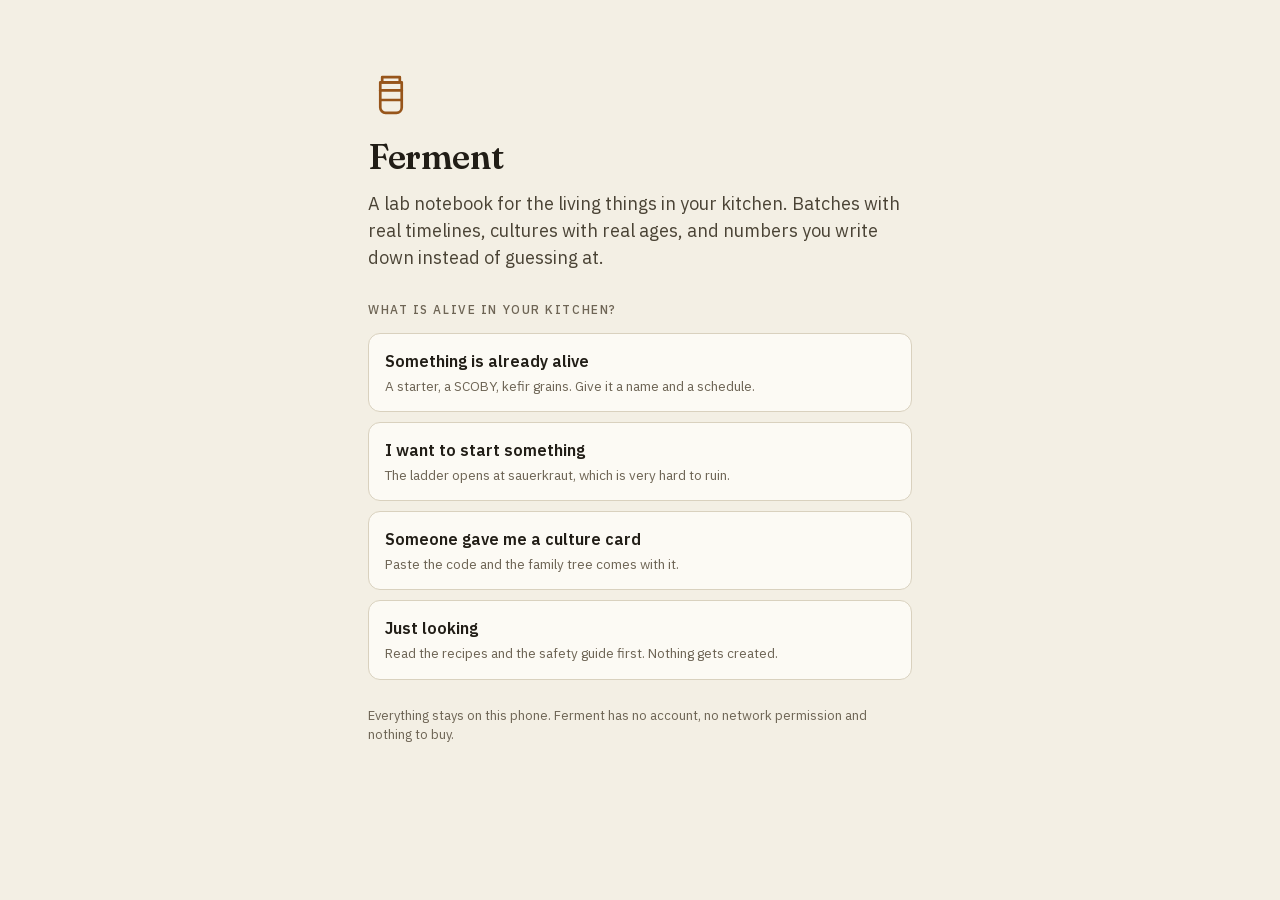
==== web/index.html @ be578f1a "A lab notebook for sourdough, kimchi and kombucha. Batch timelines, culture lineages and a safety la" ====
<!doctype html>
<html lang="en">
<head>
<meta charset="utf-8">
<meta name="viewport" content="width=device-width, initial-scale=1, maximum-scale=1, user-scalable=no, viewport-fit=cover">
<meta name="color-scheme" content="light">
<title>Ferment</title>
<link rel="icon" href="data:,">
<link rel="stylesheet" href="fonts/fonts.css">
<link rel="stylesheet" href="css/style.css">
</head>
<body>

<main id="stage">

  <!-- ==================== first run ==================== -->
  <section class="screen" id="s-welcome" hidden>
    <div class="scroller pad">
      <div class="welcome">
        <svg class="wordmark" viewBox="0 0 24 24" aria-hidden="true"><g id="wm"></g></svg>
        <h1 class="serif xl">Ferment</h1>
        <p class="lede">A lab notebook for the living things in your kitchen. Batches with real
          timelines, cultures with real ages, and numbers you write down instead of guessing at.</p>
        <p class="eyebrow mt">What is alive in your kitchen?</p>
        <div class="stack" id="welcomePaths"></div>
        <p class="fineprint">Everything stays on this phone. Ferment has no account, no network permission
          and nothing to buy.</p>
      </div>
    </div>
  </section>

  <!-- ==================== kitchen ==================== -->
  <section class="view" id="v-kitchen" hidden>
    <div class="scroller">
      <header class="vhead">
        <div>
          <p class="eyebrow" id="kDate"></p>
          <h1 class="serif xl">Kitchen</h1>
        </div>
        <button class="iconbtn" id="settingsBtn" aria-label="Settings">
          <svg viewBox="0 0 24 24" aria-hidden="true"><path d="M3.6 7.6h8M17 7.6h3.4M3.6 16.4h3.4M12.6 16.4h7.8"/><circle cx="14" cy="7.6" r="2.6"/><circle cx="9.6" cy="16.4" r="2.6"/></svg>
        </button>
      </header>
      <div id="kBody"></div>
    </div>
  </section>

  <!-- ==================== recipes ==================== -->
  <section class="view" id="v-recipes" hidden>
    <div class="scroller">
      <header class="vhead">
        <div>
          <p class="eyebrow">Twelve, in the order they get harder</p>
          <h1 class="serif xl">The ladder</h1>
        </div>
      </header>
      <div id="rBody"></div>
    </div>
  </section>

  <!-- ==================== cultures ==================== -->
  <section class="view" id="v-cultures" hidden>
    <div class="scroller">
      <header class="vhead">
        <div>
          <p class="eyebrow">Things that outlive their batches</p>
          <h1 class="serif xl">Cultures</h1>
        </div>
      </header>
      <div id="cBody"></div>
    </div>
  </section>

  <!-- ==================== guide ==================== -->
  <section class="view" id="v-guide" hidden>
    <div class="scroller">
      <header class="vhead">
        <div>
          <p class="eyebrow">Read this part before the first jar</p>
          <h1 class="serif xl">Guide</h1>
        </div>
      </header>
      <div id="gBody"></div>
    </div>
  </section>

  <!-- ==================== pushed detail screens ==================== -->
  <section class="screen page" id="s-batch" hidden>
    <div class="topbar"><button class="backbtn" data-back aria-label="Back"><svg viewBox="0 0 24 24" aria-hidden="true"><path d="M14.5 5 8 12l6.5 7"/></svg></button><span class="topbar-t" id="batchTop"></span></div>
    <div class="scroller" id="batchBody"></div>
  </section>

  <section class="screen page" id="s-culture" hidden>
    <div class="topbar"><button class="backbtn" data-back aria-label="Back"><svg viewBox="0 0 24 24" aria-hidden="true"><path d="M14.5 5 8 12l6.5 7"/></svg></button><span class="topbar-t" id="cultureTop"></span></div>
    <div class="scroller" id="cultureBody"></div>
  </section>

  <section class="screen page" id="s-recipe" hidden>
    <div class="topbar"><button class="backbtn" data-back aria-label="Back"><svg viewBox="0 0 24 24" aria-hidden="true"><path d="M14.5 5 8 12l6.5 7"/></svg></button><span class="topbar-t" id="recipeTop"></span></div>
    <div class="scroller" id="recipeBody"></div>
  </section>

  <section class="screen page" id="s-topic" hidden>
    <div class="topbar"><button class="backbtn" data-back aria-label="Back"><svg viewBox="0 0 24 24" aria-hidden="true"><path d="M14.5 5 8 12l6.5 7"/></svg></button><span class="topbar-t" id="topicTop"></span></div>
    <div class="scroller" id="topicBody"></div>
  </section>

  <section class="screen page" id="s-settings" hidden>
    <div class="topbar"><button class="backbtn" data-back aria-label="Back"><svg viewBox="0 0 24 24" aria-hidden="true"><path d="M14.5 5 8 12l6.5 7"/></svg></button><span class="topbar-t">Settings</span></div>
    <div class="scroller" id="settingsBody"></div>
  </section>

  <!-- ==================== capture ==================== -->
  <section class="screen capture" id="s-capture" hidden>
    <div class="topbar cap"><button class="backbtn" id="capBack" aria-label="Close the camera"><svg viewBox="0 0 24 24" aria-hidden="true"><path d="M5.5 5.5 18.5 18.5M18.5 5.5 5.5 18.5"/></svg></button><span class="topbar-t" id="capTitle">Capture</span></div>
    <div class="capwrap">
      <div class="capstage" id="capStage">
        <div class="camframe" id="camFrame">
          <video id="camVideo" playsinline muted autoplay></video>
          <img id="camGhost" alt="" hidden>
          <div class="marks" id="camMarks" hidden></div>
          <div class="camwait"><span></span>Waking the camera</div>
        </div>
      </div>
      <p class="capsub" id="capSub"></p>
      <div class="capread" id="capRead" hidden></div>
      <div class="chips" id="capModes">
        <button data-mode="journal" class="chip is-on" aria-pressed="true">Journal photo</button>
        <button data-mode="rise" class="chip" aria-pressed="false">Rise check</button>
        <button data-mode="mark" class="chip" aria-pressed="false">Set the lines</button>
      </div>
      <div class="capfoot">
        <button class="ghostbtn" id="capGhostBtn" aria-pressed="true" hidden>Ghost on</button>
        <button class="shutter" id="capShoot"><span>Take the photo</span></button>
      </div>
      <div class="fallback" id="capFallback" hidden>
        <p id="capFbNote"></p>
        <label class="btn ghost wide">Pick a photo from the device
          <input type="file" id="capFile" accept="image/*" hidden>
        </label>
      </div>
    </div>
  </section>

</main>

<nav id="tabs" hidden>
  <button class="tab is-on" data-view="kitchen"><svg viewBox="0 0 24 24" aria-hidden="true"><g id="ti-kitchen"></g></svg><i>Kitchen</i></button>
  <button class="tab" data-view="recipes"><svg viewBox="0 0 24 24" aria-hidden="true"><g id="ti-recipes"></g></svg><i>Recipes</i></button>
  <button class="capfab" id="capFab" aria-label="Capture a photo"><svg viewBox="0 0 24 24" aria-hidden="true"><path d="M4 8.6h3.4l1.5-2.4h6.2l1.5 2.4H20a1.5 1.5 0 0 1 1.5 1.5v7.4A1.5 1.5 0 0 1 20 19H4a1.5 1.5 0 0 1-1.5-1.5v-7.4A1.5 1.5 0 0 1 4 8.6z"/><circle cx="12" cy="13.6" r="3.4"/></svg></button>
  <button class="tab" data-view="cultures"><svg viewBox="0 0 24 24" aria-hidden="true"><g id="ti-cultures"></g></svg><i>Cultures</i></button>
  <button class="tab" data-view="guide"><svg viewBox="0 0 24 24" aria-hidden="true"><g id="ti-guide"></g></svg><i>Guide</i></button>
</nav>

<div class="sheet" id="sheet" hidden>
  <div class="sheet-panel">
    <div class="sheet-head"><h2 class="serif" id="sheetTitle"></h2>
      <button class="iconbtn" id="sheetX" aria-label="Close"><svg viewBox="0 0 24 24" aria-hidden="true"><path d="M6 6l12 12M18 6L6 18"/></svg></button></div>
    <div id="sheetBody"></div>
    <div class="sheet-foot" id="sheetFoot"></div>
  </div>
</div>

<p id="toast" class="toast" hidden></p>

<script src="js/content.js"></script>
<script src="js/store.js"></script>
<script src="js/photos.js"></script>
<script src="js/charts.js"></script>
<script src="js/capture.js"></script>
<script src="js/app.js"></script>
</body>
</html>
---- web/fonts/fonts.css ----
/* vietnamese */
@font-face {
  font-family: 'Fraunces';
  font-style: normal;
  font-weight: 400 700;
  font-display: swap;
  src: url(6NU78FyLNQOQZAnv9bYEvDiIdE9Ea92uemAk_WBq8U_9v0c2Wa0KxCBTeP2Xz5fU8w.woff2) format('woff2');
  unicode-range: U+0102-0103, U+0110-0111, U+0128-0129, U+0168-0169, U+01A0-01A1, U+01AF-01B0, U+0300-0301, U+0303-0304, U+0308-0309, U+0323, U+0329, U+1EA0-1EF9, U+20AB;
}
/* latin-ext */
@font-face {
  font-family: 'Fraunces';
  font-style: normal;
  font-weight: 400 700;
  font-display: swap;
  src: url(6NU78FyLNQOQZAnv9bYEvDiIdE9Ea92uemAk_WBq8U_9v0c2Wa0KxCFTeP2Xz5fU8w.woff2) format('woff2');
  unicode-range: U+0100-02BA, U+02BD-02C5, U+02C7-02CC, U+02CE-02D7, U+02DD-02FF, U+0304, U+0308, U+0329, U+1D00-1DBF, U+1E00-1E9F, U+1EF2-1EFF, U+2020, U+20A0-20AB, U+20AD-20C0, U+2113, U+2C60-2C7F, U+A720-A7FF;
}
/* latin */
@font-face {
  font-family: 'Fraunces';
  font-style: normal;
  font-weight: 400 700;
  font-display: swap;
  src: url(6NU78FyLNQOQZAnv9bYEvDiIdE9Ea92uemAk_WBq8U_9v0c2Wa0KxC9TeP2Xz5c.woff2) format('woff2');
  unicode-range: U+0000-00FF, U+0131, U+0152-0153, U+02BB-02BC, U+02C6, U+02DA, U+02DC, U+0304, U+0308, U+0329, U+2000-206F, U+20AC, U+2122, U+2191, U+2193, U+2212, U+2215, U+FEFF, U+FFFD;
}
/* cyrillic-ext */
@font-face {
  font-family: 'IBM Plex Mono';
  font-style: normal;
  font-weight: 400;
  font-display: swap;
  src: url(-F63fjptAgt5VM-kVkqdyU8n1iIq131nj-otFQ.woff2) format('woff2');
  unicode-range: U+0460-052F, U+1C80-1C8A, U+20B4, U+2DE0-2DFF, U+A640-A69F, U+FE2E-FE2F;
}
/* cyrillic */
@font-face {
  font-family: 'IBM Plex Mono';
  font-style: normal;
  font-weight: 400;
  font-display: swap;
  src: url(-F63fjptAgt5VM-kVkqdyU8n1isq131nj-otFQ.woff2) format('woff2');
  unicode-range: U+0301, U+0400-045F, U+0490-0491, U+04B0-04B1, U+2116;
}
/* vietnamese */
@font-face {
  font-family: 'IBM Plex Mono';
  font-style: normal;
  font-weight: 400;
  font-display: swap;
  src: url(-F63fjptAgt5VM-kVkqdyU8n1iAq131nj-otFQ.woff2) format('woff2');
  unicode-range: U+0102-0103, U+0110-0111, U+0128-0129, U+0168-0169, U+01A0-01A1, U+01AF-01B0, U+0300-0301, U+0303-0304, U+0308-0309, U+0323, U+0329, U+1EA0-1EF9, U+20AB;
}
/* latin-ext */
@font-face {
  font-family: 'IBM Plex Mono';
  font-style: normal;
  font-weight: 400;
  font-display: swap;
  src: url(-F63fjptAgt5VM-kVkqdyU8n1iEq131nj-otFQ.woff2) format('woff2');
  unicode-range: U+0100-02BA, U+02BD-02C5, U+02C7-02CC, U+02CE-02D7, U+02DD-02FF, U+0304, U+0308, U+0329, U+1D00-1DBF, U+1E00-1E9F, U+1EF2-1EFF, U+2020, U+20A0-20AB, U+20AD-20C0, U+2113, U+2C60-2C7F, U+A720-A7FF;
}
/* latin */
@font-face {
  font-family: 'IBM Plex Mono';
  font-style: normal;
  font-weight: 400;
  font-display: swap;
  src: url(-F63fjptAgt5VM-kVkqdyU8n1i8q131nj-o.woff2) format('woff2');
  unicode-range: U+0000-00FF, U+0131, U+0152-0153, U+02BB-02BC, U+02C6, U+02DA, U+02DC, U+0304, U+0308, U+0329, U+2000-206F, U+20AC, U+2122, U+2191, U+2193, U+2212, U+2215, U+FEFF, U+FFFD;
}
/* cyrillic-ext */
@font-face {
  font-family: 'IBM Plex Mono';
  font-style: normal;
  font-weight: 500;
  font-display: swap;
  src: url(-F6qfjptAgt5VM-kVkqdyU8n3twJwl1FgsAXHNlYzg.woff2) format('woff2');
  unicode-range: U+0460-052F, U+1C80-1C8A, U+20B4, U+2DE0-2DFF, U+A640-A69F, U+FE2E-FE2F;
}
/* cyrillic */
@font-face {
  font-family: 'IBM Plex Mono';
  font-style: normal;
  font-weight: 500;
  font-display: swap;
  src: url(-F6qfjptAgt5VM-kVkqdyU8n3twJwlRFgsAXHNlYzg.woff2) format('woff2');
  unicode-range: U+0301, U+0400-045F, U+0490-0491, U+04B0-04B1, U+2116;
}
/* vietnamese */
@font-face {
  font-family: 'IBM Plex Mono';
  font-style: normal;
  font-weight: 500;
  font-display: swap;
  src: url(-F6qfjptAgt5VM-kVkqdyU8n3twJwl9FgsAXHNlYzg.woff2) format('woff2');
  unicode-range: U+0102-0103, U+0110-0111, U+0128-0129, U+0168-0169, U+01A0-01A1, U+01AF-01B0, U+0300-0301, U+0303-0304, U+0308-0309, U+0323, U+0329, U+1EA0-1EF9, U+20AB;
}
/* latin-ext */
@font-face {
  font-family: 'IBM Plex Mono';
  font-style: normal;
  font-weight: 500;
  font-display: swap;
  src: url(-F6qfjptAgt5VM-kVkqdyU8n3twJwl5FgsAXHNlYzg.woff2) format('woff2');
  unicode-range: U+0100-02BA, U+02BD-02C5, U+02C7-02CC, U+02CE-02D7, U+02DD-02FF, U+0304, U+0308, U+0329, U+1D00-1DBF, U+1E00-1E9F, U+1EF2-1EFF, U+2020, U+20A0-20AB, U+20AD-20C0, U+2113, U+2C60-2C7F, U+A720-A7FF;
}
/* latin */
@font-face {
  font-family: 'IBM Plex Mono';
  font-style: normal;
  font-weight: 500;
  font-display: swap;
  src: url(-F6qfjptAgt5VM-kVkqdyU8n3twJwlBFgsAXHNk.woff2) format('woff2');
  unicode-range: U+0000-00FF, U+0131, U+0152-0153, U+02BB-02BC, U+02C6, U+02DA, U+02DC, U+0304, U+0308, U+0329, U+2000-206F, U+20AC, U+2122, U+2191, U+2193, U+2212, U+2215, U+FEFF, U+FFFD;
}
/* cyrillic-ext */
@font-face {
  font-family: 'IBM Plex Sans';
  font-style: normal;
  font-weight: 400;
  font-stretch: 100%;
  font-display: swap;
  src: url(zYXzKVElMYYaJe8bpLHnCwDKr932-G7dytD-Dmu1syxTKYbSB4ZhRNU.woff2) format('woff2');
  unicode-range: U+0460-052F, U+1C80-1C8A, U+20B4, U+2DE0-2DFF, U+A640-A69F, U+FE2E-FE2F;
}
/* cyrillic */
@font-face {
  font-family: 'IBM Plex Sans';
  font-style: normal;
  font-weight: 400;
  font-stretch: 100%;
  font-display: swap;
  src: url(zYXzKVElMYYaJe8bpLHnCwDKr932-G7dytD-Dmu1syxaKYbSB4ZhRNU.woff2) format('woff2');
  unicode-range: U+0301, U+0400-045F, U+0490-0491, U+04B0-04B1, U+2116;
}
/* greek */
@font-face {
  font-family: 'IBM Plex Sans';
  font-style: normal;
  font-weight: 400;
  font-stretch: 100%;
  font-display: swap;
  src: url(zYXzKVElMYYaJe8bpLHnCwDKr932-G7dytD-Dmu1syxdKYbSB4ZhRNU.woff2) format('woff2');
  unicode-range: U+0370-0377, U+037A-037F, U+0384-038A, U+038C, U+038E-03A1, U+03A3-03FF;
}
/* vietnamese */
@font-face {
  font-family: 'IBM Plex Sans';
  font-style: normal;
  font-weight: 400;
  font-stretch: 100%;
  font-display: swap;
  src: url(zYXzKVElMYYaJe8bpLHnCwDKr932-G7dytD-Dmu1syxRKYbSB4ZhRNU.woff2) format('woff2');
  unicode-range: U+0102-0103, U+0110-0111, U+0128-0129, U+0168-0169, U+01A0-01A1, U+01AF-01B0, U+0300-0301, U+0303-0304, U+0308-0309, U+0323, U+0329, U+1EA0-1EF9, U+20AB;
}
/* latin-ext */
@font-face {
  font-family: 'IBM Plex Sans';
  font-style: normal;
  font-weight: 400;
  font-stretch: 100%;
  font-display: swap;
  src: url(zYXzKVElMYYaJe8bpLHnCwDKr932-G7dytD-Dmu1syxQKYbSB4ZhRNU.woff2) format('woff2');
  unicode-range: U+0100-02BA, U+02BD-02C5, U+02C7-02CC, U+02CE-02D7, U+02DD-02FF, U+0304, U+0308, U+0329, U+1D00-1DBF, U+1E00-1E9F, U+1EF2-1EFF, U+2020, U+20A0-20AB, U+20AD-20C0, U+2113, U+2C60-2C7F, U+A720-A7FF;
}
/* latin */
@font-face {
  font-family: 'IBM Plex Sans';
  font-style: normal;
  font-weight: 400;
  font-stretch: 100%;
  font-display: swap;
  src: url(zYXzKVElMYYaJe8bpLHnCwDKr932-G7dytD-Dmu1syxeKYbSB4Zh.woff2) format('woff2');
  unicode-range: U+0000-00FF, U+0131, U+0152-0153, U+02BB-02BC, U+02C6, U+02DA, U+02DC, U+0304, U+0308, U+0329, U+2000-206F, U+20AC, U+2122, U+2191, U+2193, U+2212, U+2215, U+FEFF, U+FFFD;
}
/* cyrillic-ext */
@font-face {
  font-family: 'IBM Plex Sans';
  font-style: normal;
  font-weight: 500;
  font-stretch: 100%;
  font-display: swap;
  src: url(zYXzKVElMYYaJe8bpLHnCwDKr932-G7dytD-Dmu1syxTKYbSB4ZhRNU.woff2) format('woff2');
  unicode-range: U+0460-052F, U+1C80-1C8A, U+20B4, U+2DE0-2DFF, U+A640-A69F, U+FE2E-FE2F;
}
/* cyrillic */
@font-face {
  font-family: 'IBM Plex Sans';
  font-style: normal;
  font-weight: 500;
  font-stretch: 100%;
  font-display: swap;
  src: url(zYXzKVElMYYaJe8bpLHnCwDKr932-G7dytD-Dmu1syxaKYbSB4ZhRNU.woff2) format('woff2');
  unicode-range: U+0301, U+0400-045F, U+0490-0491, U+04B0-04B1, U+2116;
}
/* greek */
@font-face {
  font-family: 'IBM Plex Sans';
  font-style: normal;
  font-weight: 500;
  font-stretch: 100%;
  font-display: swap;
  src: url(zYXzKVElMYYaJe8bpLHnCwDKr932-G7dytD-Dmu1syxdKYbSB4ZhRNU.woff2) format('woff2');
  unicode-range: U+0370-0377, U+037A-037F, U+0384-038A, U+038C, U+038E-03A1, U+03A3-03FF;
}
/* vietnamese */
@font-face {
  font-family: 'IBM Plex Sans';
  font-style: normal;
  font-weight: 500;
  font-stretch: 100%;
  font-display: swap;
  src: url(zYXzKVElMYYaJe8bpLHnCwDKr932-G7dytD-Dmu1syxRKYbSB4ZhRNU.woff2) format('woff2');
  unicode-range: U+0102-0103, U+0110-0111, U+0128-0129, U+0168-0169, U+01A0-01A1, U+01AF-01B0, U+0300-0301, U+0303-0304, U+0308-0309, U+0323, U+0329, U+1EA0-1EF9, U+20AB;
}
/* latin-ext */
@font-face {
  font-family: 'IBM Plex Sans';
  font-style: normal;
  font-weight: 500;
  font-stretch: 100%;
  font-display: swap;
  src: url(zYXzKVElMYYaJe8bpLHnCwDKr932-G7dytD-Dmu1syxQKYbSB4ZhRNU.woff2) format('woff2');
  unicode-range: U+0100-02BA, U+02BD-02C5, U+02C7-02CC, U+02CE-02D7, U+02DD-02FF, U+0304, U+0308, U+0329, U+1D00-1DBF, U+1E00-1E9F, U+1EF2-1EFF, U+2020, U+20A0-20AB, U+20AD-20C0, U+2113, U+2C60-2C7F, U+A720-A7FF;
}
/* latin */
@font-face {
  font-family: 'IBM Plex Sans';
  font-style: normal;
  font-weight: 500;
  font-stretch: 100%;
  font-display: swap;
  src: url(zYXzKVElMYYaJe8bpLHnCwDKr932-G7dytD-Dmu1syxeKYbSB4Zh.woff2) format('woff2');
  unicode-range: U+0000-00FF, U+0131, U+0152-0153, U+02BB-02BC, U+02C6, U+02DA, U+02DC, U+0304, U+0308, U+0329, U+2000-206F, U+20AC, U+2122, U+2191, U+2193, U+2212, U+2215, U+FEFF, U+FFFD;
}
/* cyrillic-ext */
@font-face {
  font-family: 'IBM Plex Sans';
  font-style: normal;
  font-weight: 600;
  font-stretch: 100%;
  font-display: swap;
  src: url(zYXzKVElMYYaJe8bpLHnCwDKr932-G7dytD-Dmu1syxTKYbSB4ZhRNU.woff2) format('woff2');
  unicode-range: U+0460-052F, U+1C80-1C8A, U+20B4, U+2DE0-2DFF, U+A640-A69F, U+FE2E-FE2F;
}
/* cyrillic */
@font-face {
  font-family: 'IBM Plex Sans';
  font-style: normal;
  font-weight: 600;
  font-stretch: 100%;
  font-display: swap;
  src: url(zYXzKVElMYYaJe8bpLHnCwDKr932-G7dytD-Dmu1syxaKYbSB4ZhRNU.woff2) format('woff2');
  unicode-range: U+0301, U+0400-045F, U+0490-0491, U+04B0-04B1, U+2116;
}
/* greek */
@font-face {
  font-family: 'IBM Plex Sans';
  font-style: normal;
  font-weight: 600;
  font-stretch: 100%;
  font-display: swap;
  src: url(zYXzKVElMYYaJe8bpLHnCwDKr932-G7dytD-Dmu1syxdKYbSB4ZhRNU.woff2) format('woff2');
  unicode-range: U+0370-0377, U+037A-037F, U+0384-038A, U+038C, U+038E-03A1, U+03A3-03FF;
}
/* vietnamese */
@font-face {
  font-family: 'IBM Plex Sans';
  font-style: normal;
  font-weight: 600;
  font-stretch: 100%;
  font-display: swap;
  src: url(zYXzKVElMYYaJe8bpLHnCwDKr932-G7dytD-Dmu1syxRKYbSB4ZhRNU.woff2) format('woff2');
  unicode-range: U+0102-0103, U+0110-0111, U+0128-0129, U+0168-0169, U+01A0-01A1, U+01AF-01B0, U+0300-0301, U+0303-0304, U+0308-0309, U+0323, U+0329, U+1EA0-1EF9, U+20AB;
}
/* latin-ext */
@font-face {
  font-family: 'IBM Plex Sans';
  font-style: normal;
  font-weight: 600;
  font-stretch: 100%;
  font-display: swap;
  src: url(zYXzKVElMYYaJe8bpLHnCwDKr932-G7dytD-Dmu1syxQKYbSB4ZhRNU.woff2) format('woff2');
  unicode-range: U+0100-02BA, U+02BD-02C5, U+02C7-02CC, U+02CE-02D7, U+02DD-02FF, U+0304, U+0308, U+0329, U+1D00-1DBF, U+1E00-1E9F, U+1EF2-1EFF, U+2020, U+20A0-20AB, U+20AD-20C0, U+2113, U+2C60-2C7F, U+A720-A7FF;
}
/* latin */
@font-face {
  font-family: 'IBM Plex Sans';
  font-style: normal;
  font-weight: 600;
  font-stretch: 100%;
  font-display: swap;
  src: url(zYXzKVElMYYaJe8bpLHnCwDKr932-G7dytD-Dmu1syxeKYbSB4Zh.woff2) format('woff2');
  unicode-range: U+0000-00FF, U+0131, U+0152-0153, U+02BB-02BC, U+02C6, U+02DA, U+02DC, U+0304, U+0308, U+0329, U+2000-206F, U+20AC, U+2122, U+2191, U+2193, U+2212, U+2215, U+FEFF, U+FFFD;
}
---- web/css/style.css ----
/* Ferment. Warm laboratory: enamel paper, one brine ochre accent, grid paper under every chart.
   One theme, because a kitchen notebook is a daylight object. One radius family. */

:root {
  --paper:   #F3EFE4;
  --card:    #FCFAF4;
  --card-2:  #EAE3D1;
  --ink:     #211D16;
  --ink-2:   #4A4335;
  --muted:   #6E6555;
  --hair:    #D9D1BE;
  --hair-2:  #C6BCA4;
  --accent:  #97551A;
  --accent-soft: rgba(151, 85, 26, .10);
  --accent-line: rgba(151, 85, 26, .30);
  --on-accent: #FDF7EC;
  --warn:    #8A2A1A;
  --warn-soft: rgba(138, 42, 26, .09);
  --grid:    rgba(110, 101, 85, .16);

  --r: 12px;
  --r-sm: 8px;
  --pill: 999px;
  --sans: "IBM Plex Sans", system-ui, -apple-system, "Segoe UI", Roboto, sans-serif;
  --serif: "Fraunces", Georgia, "Times New Roman", serif;
  --mono: "IBM Plex Mono", ui-monospace, Menlo, monospace;
  --measure: 34rem;
  --tabh: 60px;
}

* { box-sizing: border-box; -webkit-tap-highlight-color: transparent; }
html, body { margin: 0; height: 100%; }
body {
  background: var(--paper);
  color: var(--ink);
  font-family: var(--sans);
  font-size: 16px;
  line-height: 1.5;
  -webkit-font-smoothing: antialiased;
  overscroll-behavior: none;
  user-select: none;
}
input, textarea, select { user-select: text; font-family: inherit; }
button { font: inherit; color: inherit; }

/* ---------- layout ---------- */
#stage { position: fixed; inset: 0 0 var(--tabspace, 0px) 0; }
body.has-tabs { --tabspace: calc(var(--tabh) + var(--sab, 0px)); }
body.is-capturing { --tabspace: 0px; }

.view, .screen { position: absolute; inset: 0; display: flex; flex-direction: column;
  background: var(--paper); }
.view[hidden], .screen[hidden] { display: none !important; }

.scroller {
  flex: 1; overflow-y: auto; -webkit-overflow-scrolling: touch;
  padding: calc(18px + var(--sat, 0px)) 18px 40px;
}
.page > .scroller { padding-top: 12px; }
.scroller > * { max-width: var(--measure); margin-left: auto; margin-right: auto; }

/* ---------- type ---------- */
.serif { font-family: var(--serif); font-weight: 600; font-variation-settings: "SOFT" 20, "WONK" 1; letter-spacing: -0.012em; }
h1.xl { font-size: 34px; line-height: 1.05; margin: 2px 0 0; }
h2.serif { font-size: 22px; line-height: 1.18; margin: 0; }
h3 { font-size: 16px; margin: 0; font-weight: 600; }
.eyebrow { font-size: 12px; letter-spacing: .13em; text-transform: uppercase; color: var(--muted); margin: 0; font-weight: 500; }
.eyebrow.mt { margin-top: 30px; }
.lede { font-size: 18px; color: var(--ink-2); margin: 14px 0 0; }
.help { font-size: 14px; color: var(--muted); margin: 6px 0 0; }
.fineprint { font-size: 13px; color: var(--muted); margin: 26px 0 0; }
.mono { font-family: var(--mono); font-variant-numeric: tabular-nums; letter-spacing: -0.02em; }
.warn { color: var(--warn); }

/* ---------- view headers ---------- */
.vhead { display: flex; align-items: flex-start; justify-content: space-between; gap: 12px; margin-bottom: 22px; }
.iconbtn { width: 40px; height: 40px; border: 1px solid var(--hair); background: var(--card);
  border-radius: var(--pill); display: grid; place-items: center; cursor: pointer; flex: none; }
.iconbtn svg { width: 19px; height: 19px; fill: none; stroke: var(--ink-2); stroke-width: 1.6; stroke-linecap: round; }
.iconbtn:active { background: var(--card-2); }

/* ---------- top bar on pushed pages ---------- */
.topbar {
  flex: none; display: flex; align-items: center; gap: 4px;
  padding: calc(8px + var(--sat, 0px)) 12px 8px;
  border-bottom: 1px solid var(--hair);
  background: var(--paper);
}
.backbtn { width: 42px; height: 42px; border: 0; background: none; display: grid; place-items: center;
  cursor: pointer; border-radius: var(--pill); flex: none; }
.backbtn svg { width: 22px; height: 22px; fill: none; stroke: var(--ink); stroke-width: 1.8; stroke-linecap: round; stroke-linejoin: round; }
.backbtn:active { background: var(--card-2); }
.topbar-t { font-size: 15px; font-weight: 500; color: var(--ink-2); overflow: hidden;
  text-overflow: ellipsis; white-space: nowrap; }

/* ---------- tab bar ---------- */
#tabs {
  position: fixed; left: 0; right: 0; bottom: 0; z-index: 30;
  height: calc(var(--tabh) + var(--sab, 0px)); padding-bottom: var(--sab, 0px);
  display: grid; grid-template-columns: 1fr 1fr 76px 1fr 1fr; align-items: stretch;
  background: var(--card); border-top: 1px solid var(--hair);
}
#tabs[hidden], body.is-capturing #tabs { display: none; }
.tab { border: 0; background: none; display: flex; flex-direction: column; align-items: center;
  justify-content: center; gap: 3px; cursor: pointer; color: var(--muted); padding: 0; }
.tab svg { width: 22px; height: 22px; fill: none; stroke: currentColor; stroke-width: 1.5;
  stroke-linecap: round; stroke-linejoin: round; }
.tab i { font-style: normal; font-size: 11px; letter-spacing: .02em; }
.tab.is-on { color: var(--accent); }
.tab.is-on svg { stroke-width: 1.8; }
.capfab {
  align-self: center; justify-self: center; width: 54px; height: 54px; border-radius: var(--pill);
  border: 0; background: var(--accent); color: var(--on-accent); display: grid; place-items: center;
  cursor: pointer; margin-top: -18px; box-shadow: 0 4px 14px rgba(33, 29, 22, .22);
}
.capfab svg { width: 24px; height: 24px; fill: none; stroke: currentColor; stroke-width: 1.6;
  stroke-linecap: round; stroke-linejoin: round; }
.capfab:active { transform: translateY(1px); }

/* ---------- buttons ---------- */
.btn {
  display: inline-flex; align-items: center; justify-content: center; gap: 8px;
  border: 1px solid var(--accent); background: var(--accent); color: var(--on-accent);
  border-radius: var(--r-sm); padding: 12px 18px; font-size: 15px; font-weight: 500; cursor: pointer;
}
.btn:active { transform: translateY(1px); }
.btn.ghost { background: var(--card); color: var(--ink); border-color: var(--hair-2); }
.btn.ghost:active { background: var(--card-2); }
.btn.danger { color: var(--warn); border-color: rgba(138, 42, 26, .4); background: var(--card); }
.btn.wide { width: 100%; }
.btn[disabled] { opacity: .45; pointer-events: none; }
.btnrow { display: flex; gap: 10px; flex-wrap: wrap; margin-top: 14px; }
.btnrow .btn { flex: 1 1 auto; }
.linkbtn { border: 0; background: none; color: var(--accent); text-decoration: underline;
  text-underline-offset: 3px; cursor: pointer; padding: 6px 0; font-size: 14px; }

.chips { display: flex; gap: 8px; flex-wrap: wrap; }
.chip {
  border: 1px solid var(--hair-2); background: var(--card); color: var(--ink-2);
  border-radius: var(--pill); padding: 7px 15px; font-size: 13px; cursor: pointer;
  min-height: 40px; display: inline-flex; align-items: center;
}
.chip.is-on { background: var(--accent); border-color: var(--accent); color: var(--on-accent); }

/* ---------- cards ---------- */
.card {
  background: var(--card); border: 1px solid var(--hair); border-radius: var(--r);
  padding: 16px; margin-bottom: 12px;
}
.card.flat { background: transparent; border-style: dashed; }
.stack { display: grid; gap: 10px; margin-top: 14px; }
.bigchoice {
  text-align: left; background: var(--card); border: 1px solid var(--hair); border-radius: var(--r);
  padding: 15px 16px; cursor: pointer; display: block; width: 100%;
}
.bigchoice b { display: block; font-size: 16px; font-weight: 600; }
.bigchoice i { display: block; font-style: normal; font-size: 13.5px; color: var(--muted); margin-top: 3px; }
.bigchoice:active { background: var(--card-2); }

/* ---------- welcome ---------- */
.welcome { padding-top: 6vh; }
.wordmark { width: 46px; height: 46px; fill: none; stroke: var(--accent); stroke-width: 1.4;
  stroke-linecap: round; stroke-linejoin: round; margin-bottom: 14px; }

/* ---------- agenda ---------- */
.agenda { border-top: 1px solid var(--hair); margin-bottom: 26px; }
.ag-row {
  display: grid; grid-template-columns: 5.7rem 1fr auto; gap: 10px; align-items: baseline;
  padding: 13px 2px; border-bottom: 1px solid var(--hair); width: 100%;
  background: none; border-left: 0; border-right: 0; border-top: 0; text-align: left; cursor: pointer;
}
.ag-when { font-family: var(--mono); font-size: 12.5px; color: var(--accent); font-variant-numeric: tabular-nums; }
.ag-row.is-late .ag-when { color: var(--warn); font-weight: 500; }
.ag-what b { display: block; font-weight: 600; font-size: 15px; }
.ag-what i { display: block; font-style: normal; font-size: 13.5px; color: var(--muted); margin-top: 2px; }
.ag-do { font-size: 12.5px; color: var(--accent); border: 1px solid var(--accent-line); border-radius: var(--pill);
  padding: 5px 12px; background: var(--accent-soft); flex: none;
  min-height: 38px; display: inline-flex; align-items: center; }

/* ---------- ward round cards ---------- */
.sec-title { display: flex; align-items: baseline; justify-content: space-between; gap: 10px; margin: 0 0 10px; }
.sec-title h2 { font-size: 18px; }
.sec-title .count { font-family: var(--mono); font-size: 12px; color: var(--muted); }

.thing {
  display: block; width: 100%; text-align: left; background: var(--card); border: 1px solid var(--hair);
  border-radius: var(--r); padding: 0; margin-bottom: 12px; cursor: pointer; overflow: hidden;
}
.thing:active { background: var(--card-2); }
.thing-top { display: flex; gap: 13px; padding: 15px 16px 12px; align-items: flex-start; }
.vessel { width: 34px; height: 34px; flex: none; fill: none; stroke: var(--accent); stroke-width: 1.35;
  stroke-linecap: round; stroke-linejoin: round; margin-top: 1px; }
.thing-id { flex: 1; min-width: 0; }
.thing-id b { display: block; font-family: var(--serif); font-weight: 600; font-size: 18px; line-height: 1.2;
  font-variation-settings: "SOFT" 20, "WONK" 1; }
.thing-id i { display: block; font-style: normal; font-size: 13px; color: var(--muted); margin-top: 3px; }
.thing-badge { font-family: var(--mono); font-size: 11.5px; color: var(--ink-2); background: var(--card-2);
  border-radius: var(--r-sm); padding: 4px 8px; flex: none; }
.thing-next {
  border-top: 1px solid var(--hair); padding: 10px 16px; font-size: 13.5px; color: var(--ink-2);
  display: flex; gap: 8px; align-items: center; background: rgba(151, 85, 26, .045);
}
.thing-next b { color: var(--accent); font-weight: 600; }
.thing-next.is-late b { color: var(--warn); }

/* stage pips */
.pips { display: flex; gap: 4px; margin-top: 9px; }
.pip { height: 4px; border-radius: 2px; background: var(--hair-2); flex: 1; }
.pip.is-done { background: var(--accent-line); }
.pip.is-now { background: var(--accent); }

.ring { width: 34px; height: 34px; flex: none; }
.ring-track { fill: none; stroke: var(--hair-2); stroke-width: 3; }
.ring-fill { fill: none; stroke: var(--accent); stroke-width: 3; stroke-linecap: round; }
.ring.is-over .ring-fill { stroke: var(--warn); }
.ring-dot { fill: var(--warn); }

/* ---------- empty states ---------- */
.empty { border: 1px dashed var(--hair-2); border-radius: var(--r); padding: 22px 18px; text-align: left;
  background: rgba(252, 250, 244, .55); margin-bottom: 14px; }
.empty h3 { font-family: var(--serif); font-size: 19px; font-weight: 600; margin-bottom: 6px; }
.empty p { margin: 0 0 14px; color: var(--muted); font-size: 14.5px; }

/* ---------- ladder ---------- */
.tier { margin-bottom: 30px; }
.tier-head { border-top: 2px solid var(--ink); padding-top: 10px; margin-bottom: 12px; }
.tier-head h2 { font-family: var(--serif); font-size: 19px; font-weight: 600; margin: 0; }
.tier-head p { margin: 4px 0 0; font-size: 13.5px; color: var(--muted); }
.rung {
  display: grid; grid-template-columns: 2.2rem 1fr; gap: 12px; align-items: start; width: 100%;
  text-align: left; background: none; border: 0; border-bottom: 1px solid var(--hair);
  padding: 14px 2px; cursor: pointer;
}
.rung:active { background: var(--card-2); }
.rung .num { font-family: var(--mono); font-size: 12px; color: var(--muted); padding-top: 4px; }
.rung b { display: block; font-family: var(--serif); font-size: 17px; font-weight: 600; line-height: 1.25; }
.rung i { display: block; font-style: normal; font-size: 13.5px; color: var(--muted); margin-top: 2px; }
.rung .meta { font-family: var(--mono); font-size: 11.5px; color: var(--accent); margin-top: 6px; }

/* ---------- recipe page ---------- */
.rhero { margin-bottom: 20px; }
.rhero .vessel { width: 40px; height: 40px; margin-bottom: 10px; }
.rhero h1 { font-family: var(--serif); font-size: 30px; line-height: 1.08; font-weight: 600; margin: 0;
  font-variation-settings: "SOFT" 20, "WONK" 1; }
.rhero .sub { font-size: 15px; color: var(--accent); margin: 6px 0 0; }
.rhero .blurb { font-size: 15.5px; color: var(--ink-2); margin: 14px 0 0; }
.factrow { display: flex; gap: 20px; margin-top: 16px; padding: 12px 0; border-top: 1px solid var(--hair);
  border-bottom: 1px solid var(--hair); }
.factrow div { flex: 1; }
.factrow span { display: block; font-size: 11.5px; letter-spacing: .1em; text-transform: uppercase; color: var(--muted); }
.factrow b { display: block; font-family: var(--mono); font-size: 14px; margin-top: 3px; font-weight: 500; }

.calc { background: var(--card); border: 1px solid var(--hair); border-radius: var(--r); padding: 15px; margin: 20px 0; }
.calc .lbl { font-size: 13px; color: var(--muted); }
.calcrow { display: flex; align-items: center; gap: 10px; margin-top: 8px; }
.calcrow input[type=number] {
  flex: 1; font-family: var(--mono); font-size: 20px; padding: 9px 12px; border: 1px solid var(--hair-2);
  border-radius: var(--r-sm); background: var(--paper); color: var(--ink); min-width: 0;
}
.stepper { width: 42px; height: 42px; border: 1px solid var(--hair-2); background: var(--card);
  border-radius: var(--r-sm); font-size: 20px; cursor: pointer; flex: none; line-height: 1; }
.stepper:active { background: var(--card-2); }

table.lab { width: 100%; border-collapse: collapse; margin-top: 4px; }
table.lab th { text-align: left; font-size: 11px; letter-spacing: .1em; text-transform: uppercase;
  color: var(--muted); font-weight: 500; padding: 0 0 7px; border-bottom: 1px solid var(--hair-2); }
table.lab td { padding: 9px 0; border-bottom: 1px solid var(--hair); vertical-align: baseline; font-size: 14.5px; }
table.lab td.n { font-family: var(--mono); text-align: right; font-variant-numeric: tabular-nums; white-space: nowrap; }
table.lab td.pct, table.lab th.pct { padding-right: 16px; width: 4.4rem; }
table.lab td.pct { font-family: var(--mono); text-align: right; color: var(--muted); font-size: 13px; }
table.lab th.u { text-transform: none; letter-spacing: 0; font-family: var(--mono); font-size: 12px; }
table.lab tr.zero td.n { color: var(--muted); }
.ingnote { display: block; font-size: 12.5px; color: var(--muted); margin-top: 2px; }

/* ---------- stage plan ---------- */
.rail { position: relative; margin: 8px 0 0; padding-left: 26px; }
.rail::before { content: ""; position: absolute; left: 7px; top: 8px; bottom: 8px; width: 2px; background: var(--hair-2); }
.stg { position: relative; padding: 0 0 22px; }
.stg::before { content: ""; position: absolute; left: -23px; top: 5px; width: 12px; height: 12px;
  border-radius: var(--pill); background: var(--paper); border: 2px solid var(--hair-2); }
.stg.is-done::before { background: var(--accent-line); border-color: var(--accent-line); }
.stg.is-now::before { background: var(--accent); border-color: var(--accent); box-shadow: 0 0 0 4px var(--accent-soft); }
.stg h3 { font-family: var(--serif); font-size: 17px; font-weight: 600; }
.stg .when { font-family: var(--mono); font-size: 11.5px; color: var(--muted); margin: 2px 0 0; }
.stg .sum { font-size: 14.5px; color: var(--ink-2); margin: 6px 0 0; }
.stg ul { margin: 9px 0 0; padding-left: 18px; }
.stg li { font-size: 14px; color: var(--ink-2); margin-bottom: 5px; }
.watch { font-size: 13.5px; color: var(--ink-2); background: var(--warn-soft); border-left: 2px solid var(--warn);
  border-radius: 0 var(--r-sm) var(--r-sm) 0; padding: 9px 12px; margin: 10px 0 0; }
.targets { display: flex; gap: 8px; flex-wrap: wrap; margin-top: 9px; }
.target { font-family: var(--mono); font-size: 11.5px; color: var(--accent); background: var(--accent-soft);
  border-radius: var(--r-sm); padding: 4px 8px; }

/* checkable tasks on a live batch */
/* A checklist row is the most tapped control in the app, so it gets a full 44px of height. */
.task { display: flex; gap: 10px; align-items: flex-start; width: 100%; text-align: left; background: none;
  border: 0; padding: 11px 0; min-height: 44px; cursor: pointer; font-size: 14px; color: var(--ink-2); }
.task .box { width: 18px; height: 18px; border: 1.5px solid var(--hair-2); border-radius: 5px; flex: none;
  margin-top: 2px; display: grid; place-items: center; }
.task.is-done .box { background: var(--accent); border-color: var(--accent); }
.task.is-done .box::after { content: ""; width: 9px; height: 5px; border-left: 2px solid var(--on-accent);
  border-bottom: 2px solid var(--on-accent); transform: rotate(-45deg) translate(1px, -1px); }
.task.is-done span { color: var(--muted); text-decoration: line-through; text-decoration-color: var(--hair-2); }

/* ---------- charts ---------- */
.chartwrap { margin: 14px 0 4px; }
.chartwrap .cap { display: flex; justify-content: space-between; align-items: baseline; gap: 10px; margin-bottom: 6px; }
.chartwrap .cap b { font-size: 13.5px; font-weight: 600; }
.chartwrap .cap span { font-family: var(--mono); font-size: 11.5px; color: var(--muted); }
svg.chart { width: 100%; height: 132px; display: block; }
.c-grid { stroke: var(--grid); }
.c-axis { stroke: var(--hair-2); stroke-width: 1; }
.c-band { fill: var(--accent-soft); }
.c-zero { stroke: var(--hair-2); stroke-width: 1; stroke-dasharray: 3 3; }
.c-line { fill: none; stroke: var(--accent); stroke-width: 2; stroke-linejoin: round; stroke-linecap: round; }
.c-dot { fill: var(--paper); stroke: var(--accent); stroke-width: 1.8; }
.c-num { font-family: var(--mono); font-size: 9px; fill: var(--muted); }
.c-empty { font-family: var(--sans); font-size: 11px; fill: var(--muted); }

/* ---------- log stream ---------- */
.logrow { display: grid; grid-template-columns: 4.9rem 1fr auto; gap: 10px; align-items: baseline;
  padding: 10px 2px; border-bottom: 1px solid var(--hair); }
.logrow .t { font-family: var(--mono); font-size: 11.5px; color: var(--muted); line-height: 1.35; }
.logrow .t b { display: block; font-weight: 500; color: var(--ink-2); }
.logrow .k { font-size: 14.5px; }
.logrow .k b { font-weight: 600; }
.logrow .k .v { font-family: var(--mono); color: var(--accent); }
.logrow .k em { font-style: normal; display: block; color: var(--muted); font-size: 13px; margin-top: 2px; }
.logrow .x { border: 0; background: none; color: var(--muted); cursor: pointer; font-size: 18px; line-height: 1;
  width: 40px; height: 40px; border-radius: var(--r-sm); flex: none; }
.logrow .x:active { background: var(--card-2); }

/* ---------- filmstrip ---------- */
.strip { display: flex; gap: 8px; overflow-x: auto; padding: 2px 0 8px; margin: 0 -18px; padding-left: 18px; padding-right: 18px; }
.strip::-webkit-scrollbar { display: none; }
.shotbtn { flex: none; width: 92px; border: 1px solid var(--hair); border-radius: var(--r-sm); overflow: hidden;
  background: var(--card-2); padding: 0; cursor: pointer; }
.shotbtn img { display: block; width: 92px; height: 118px; object-fit: cover; background: var(--card-2); }
.shotbtn img.is-blank, .shotbtn img.is-loading { visibility: hidden; }
.shotbtn i { display: block; font-style: normal; font-family: var(--mono); font-size: 10px; color: var(--muted);
  padding: 4px 5px; text-align: left; }
.bigshot { width: 100%; border-radius: var(--r); border: 1px solid var(--hair); display: block; background: var(--card-2); }

/* ---------- lineage tree ---------- */
.tw { list-style: none; margin: 8px 0 0; padding: 0; }
.tw-row { position: relative; padding-left: calc(var(--d) * 20px); margin-bottom: 6px; }
.tw-row::before { content: ""; position: absolute; left: calc(var(--d) * 20px - 12px); top: -6px; bottom: 50%;
  width: 1px; background: var(--hair-2); display: var(--showline, block); }
.tw-row.tw-top::before { display: none; }
.tw-row::after { content: ""; position: absolute; left: calc(var(--d) * 20px - 12px); top: 50%;
  width: 10px; height: 1px; background: var(--hair-2); }
.tw-row.tw-top::after { display: none; }
.tw-node { display: block; width: 100%; text-align: left; background: var(--card); border: 1px solid var(--hair);
  border-radius: var(--r-sm); padding: 9px 12px; cursor: pointer; }
.tw-node b { display: block; font-size: 14.5px; font-weight: 600; }
.tw-node i { display: block; font-style: normal; font-size: 12px; color: var(--muted); margin-top: 1px; }
.tw-row.is-focus .tw-node { border-color: var(--accent); background: var(--accent-soft); }
.tw-row.is-retired .tw-node b { color: var(--muted); }
.tw-ghost .tw-node { background: transparent; border-style: dashed; cursor: default; }

/* ---------- guide ---------- */
.topic { display: block; width: 100%; text-align: left; background: none; border: 0; border-bottom: 1px solid var(--hair);
  padding: 14px 2px; cursor: pointer; }
.topic b { display: block; font-family: var(--serif); font-size: 17px; font-weight: 600; }
.topic i { display: block; font-style: normal; font-size: 13.5px; color: var(--muted); margin-top: 3px; }
.topic:active { background: var(--card-2); }

.plates { display: grid; grid-template-columns: 1fr 1fr; gap: 10px; margin-top: 4px; }
.platebtn { background: var(--card); border: 1px solid var(--hair); border-radius: var(--r); padding: 8px 8px 10px;
  cursor: pointer; text-align: left; }
.platebtn:active { background: var(--card-2); }
.platebtn b { display: block; font-size: 13.5px; font-weight: 600; margin-top: 4px; line-height: 1.25; }
.verdict { display: inline-block; font-size: 10.5px; letter-spacing: .1em; text-transform: uppercase;
  border-radius: var(--pill); padding: 2px 8px; margin-top: 6px; font-weight: 500; }
.verdict.ok { background: var(--accent-soft); color: var(--accent); }
.verdict.out { background: var(--warn-soft); color: var(--warn); }

svg.plate { width: 100%; height: auto; display: block; }
.a-glass { fill: #fff; stroke: var(--hair-2); stroke-width: 1.4; }
.a-brine { fill: rgba(151, 85, 26, .10); stroke: var(--hair-2); stroke-width: 1; }
.a-tea { fill: rgba(151, 85, 26, .17); stroke: none; }
.a-cloud { fill: rgba(151, 85, 26, .12); stroke: none; }
.a-mold { fill: rgba(74, 67, 53, .28); stroke: var(--ink-2); stroke-width: 1; }
.a-mold-core { fill: rgba(74, 67, 53, .55); stroke: none; }
.a-hair { stroke: var(--ink-2); stroke-width: 1; stroke-linecap: round; }
.a-film { fill: rgba(255, 255, 255, .85); stroke: var(--hair-2); stroke-width: 1; }
.a-wrinkle { fill: none; stroke: var(--hair-2); stroke-width: 1; }
.a-pellicle { fill: rgba(252, 250, 244, .95); stroke: var(--hair-2); stroke-width: 1.2; }
.a-pellicle-new { fill: rgba(252, 250, 244, .65); stroke: var(--hair-2); stroke-width: 1; stroke-dasharray: 3 2; }
.a-strand { fill: none; stroke: var(--accent); stroke-width: 1.6; stroke-linecap: round; opacity: .75; }
.a-sediment { fill: rgba(151, 85, 26, .34); stroke: none; }
.a-bubble { fill: none; stroke: var(--hair-2); stroke-width: 1; }
.a-edge { stroke: var(--hair-2); stroke-width: 1.2; }
.a-pink { fill: rgba(138, 42, 26, .30); stroke: var(--warn); stroke-width: 1; }

.prose p { font-size: 15.5px; color: var(--ink-2); margin: 0 0 14px; }
.prose p:first-child { font-size: 17px; color: var(--ink); }
.source { font-size: 13px; color: var(--muted); border-top: 1px solid var(--hair); padding-top: 12px; margin-top: 8px; }

/* ---------- fields ---------- */
.field { margin-bottom: 14px; }
.field label { display: block; font-size: 13px; color: var(--muted); margin-bottom: 5px; }
.field input[type=text], .field input[type=number], .field input[type=date], .field textarea, .field select {
  width: 100%; padding: 11px 12px; border: 1px solid var(--hair-2); border-radius: var(--r-sm);
  background: var(--paper); color: var(--ink); font-size: 16px;
}
.field textarea { min-height: 78px; resize: vertical; }
.field input[type=number] { font-family: var(--mono); }
.field.row { display: flex; align-items: center; justify-content: space-between; gap: 14px; }
.field.row > div { flex: 1; }
.field.row label { margin-bottom: 2px; }
input[type=checkbox] { width: 24px; height: 24px; accent-color: var(--accent); flex: none; }
/* The visible box stays 24px; the negative margin gives it a 44px thumb-sized tap area
   without moving anything, because a 24px control is half the Android touch minimum. */
.tapbox { width: 44px; height: 44px; margin: -10px; display: grid; place-items: center;
  flex: none; cursor: pointer; }
input[type=range] { width: 100%; height: 44px; accent-color: var(--accent); }
.segbtns { display: flex; gap: 0; border: 1px solid var(--hair-2); border-radius: var(--r-sm); overflow: hidden; }
.segbtns button { flex: 1; border: 0; background: var(--card); padding: 10px 6px; font-size: 14px; cursor: pointer;
  border-right: 1px solid var(--hair-2); }
.segbtns button:last-child { border-right: 0; }
.segbtns button.is-on { background: var(--accent); color: var(--on-accent); }

/* ---------- sheet ---------- */
.sheet { position: fixed; inset: 0; z-index: 50; background: rgba(33, 29, 22, .42);
  display: flex; align-items: flex-end; }
.sheet[hidden] { display: none; }
.sheet-panel {
  width: 100%; max-height: 88%; overflow-y: auto; background: var(--paper);
  border-radius: 18px 18px 0 0; padding: 18px 18px calc(18px + var(--sab, 0px));
  border-top: 1px solid var(--hair-2);
}
.sheet-head { display: flex; align-items: center; justify-content: space-between; gap: 12px; margin-bottom: 14px; }
.sheet-head h2 { font-size: 20px; }
.sheet-foot { display: flex; gap: 10px; margin-top: 6px; }
.sheet-foot .btn { flex: 1; }
.sheet-note { font-size: 13px; color: var(--muted); margin: 12px 0 0; }

/* ---------- capture ---------- */
.capture { background: #14120E; color: #F0EADC; }
.topbar.cap { background: transparent; border-bottom: 0; }
.topbar.cap .backbtn svg { stroke: #F0EADC; }
.topbar.cap .topbar-t { color: #F0EADC; font-size: 16px; font-weight: 600; }
.capwrap { flex: 1; display: flex; flex-direction: column; padding: 0 16px calc(14px + var(--sab, 0px)); overflow: hidden; }
.capstage { flex: 1; min-height: 0; display: flex; align-items: center; justify-content: center; }
.camframe { position: relative; height: 100%; aspect-ratio: 3 / 4; max-width: 100%;
  border-radius: var(--r); overflow: hidden; background: #0C0A07; touch-action: none; }
#camVideo { position: absolute; inset: 0; width: 100%; height: 100%; object-fit: cover; }
#camGhost { position: absolute; inset: 0; width: 100%; height: 100%; object-fit: cover; opacity: .32;
  filter: grayscale(.4) contrast(1.1); pointer-events: none; }
#camGhost[hidden] { display: none; }
.camwait { position: absolute; inset: 0; display: none; align-items: center; justify-content: center;
  gap: 10px; color: #A79C86; font-size: 14px; }
.capstage.is-waiting .camwait { display: flex; }
.camwait span { width: 12px; height: 12px; border: 2px solid #56503F; border-top-color: #C99A5E;
  border-radius: 50%; animation: spin 1s linear infinite; }
@keyframes spin { to { transform: rotate(360deg); } }

.marks { position: absolute; inset: 0; }
.mk { position: absolute; left: 0; right: 0; height: 0; }
.mk::before { content: ""; position: absolute; left: 0; right: 0; top: 0; border-top: 1.5px solid #F3D9A8; }
.mk-ref::before { border-top-style: dashed; opacity: .7; }
.mk i { position: absolute; left: 8px; top: -20px; font-style: normal; font-size: 11px; color: #14120E;
  background: #F3D9A8; padding: 1px 7px; border-radius: var(--pill); }
.mk-live .grip { position: absolute; right: 8px; top: -17px; width: 34px; height: 34px; border-radius: var(--pill);
  background: #F3D9A8; border: 3px solid #14120E; }
.capsub { font-size: 13.5px; color: #A79C86; margin: 12px 0 0; text-align: center; }
.capread { display: flex; align-items: baseline; gap: 10px; justify-content: center; margin-top: 8px; }
.capread b { font-family: var(--mono); font-size: 26px; color: #F3D9A8; }
.capread i { font-style: normal; font-size: 12.5px; color: #A79C86; }
.capture .chips { justify-content: center; margin-top: 12px; }
.capture .chip { background: rgba(243, 217, 168, .10); border-color: rgba(243, 217, 168, .3); color: #E8DDC6; }
.capture .chip.is-on { background: #F3D9A8; border-color: #F3D9A8; color: #14120E; }
.capfoot { display: flex; align-items: center; justify-content: center; gap: 14px; margin-top: 14px; }
.ghostbtn { border: 1px solid rgba(243, 217, 168, .3); background: transparent; color: #E8DDC6;
  border-radius: var(--pill); padding: 9px 15px; font-size: 13px; cursor: pointer; }
.ghostbtn[aria-pressed="false"] { opacity: .55; }
.shutter { border: 0; background: #F3D9A8; color: #14120E; border-radius: var(--pill); padding: 15px 26px;
  font-size: 16px; font-weight: 600; cursor: pointer; }
.shutter:active { transform: translateY(1px); }
.fallback { margin-top: 14px; text-align: center; }
.fallback p { font-size: 14px; color: #E8DDC6; margin: 0 0 12px; }
.capture .btn.ghost { background: transparent; color: #E8DDC6; border-color: rgba(243, 217, 168, .35); }

/* ---------- toast ---------- */
.toast {
  position: fixed; left: 50%; transform: translateX(-50%);
  bottom: calc(var(--tabh) + 16px + var(--sab, 0px)); z-index: 60;
  background: var(--ink); color: var(--paper); padding: 11px 18px; border-radius: var(--pill);
  font-size: 14px; margin: 0; max-width: 88%; text-align: center; pointer-events: none;
}
.toast[hidden] { display: none; }

/* ---------- motion: gentle rises and settles ---------- */
@keyframes settle { from { opacity: 0; transform: translateY(7px); } to { opacity: 1; transform: none; } }
.settle { animation: settle .26s ease-out both; }
@media (prefers-reduced-motion: reduce) {
  .settle, .camwait span { animation: none; }
}

@media (min-width: 620px) {
  .plates { grid-template-columns: repeat(3, 1fr); }
}
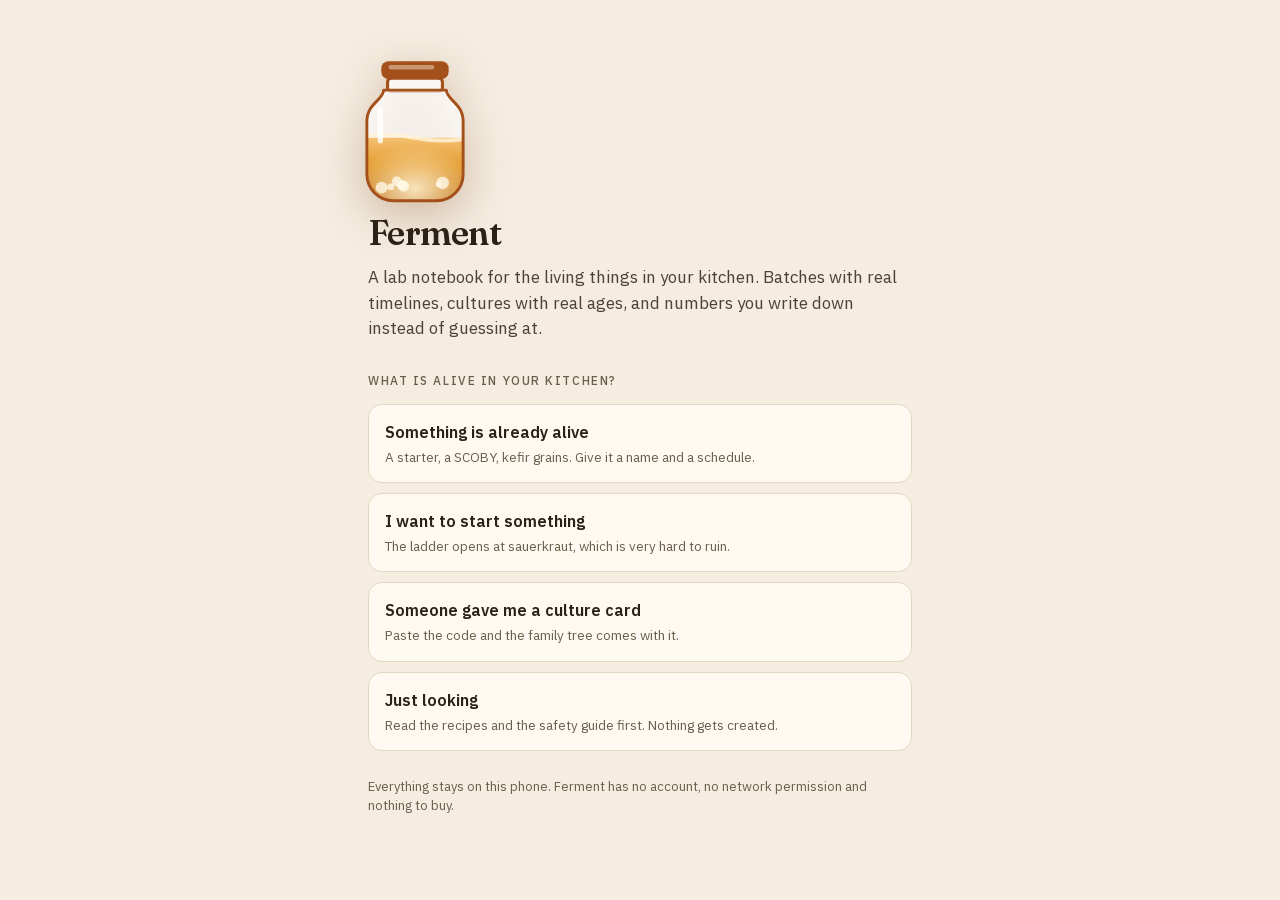
==== commit 503a8a74: "1.0.1: the jar becomes the app's face, and eight bugs a real user would have hit The signature eleme" ====
--- a/web/index.html
+++ b/web/index.html
@@ -17,7 +17,7 @@
   <section class="screen" id="s-welcome" hidden>
     <div class="scroller pad">
       <div class="welcome">
-        <svg class="wordmark" viewBox="0 0 24 24" aria-hidden="true"><g id="wm"></g></svg>
+        <div class="wordmark" id="wm"></div>
         <h1 class="serif xl">Ferment</h1>
         <p class="lede">A lab notebook for the living things in your kitchen. Batches with real
           timelines, cultures with real ages, and numbers you write down instead of guessing at.</p>
@@ -32,14 +32,18 @@
   <!-- ==================== kitchen ==================== -->
   <section class="view" id="v-kitchen" hidden>
     <div class="scroller">
-      <header class="vhead">
+      <header class="shelf grain">
         <div>
           <p class="eyebrow" id="kDate"></p>
           <h1 class="serif xl">Kitchen</h1>
+          <p class="shelf-line" id="kLine"></p>
         </div>
-        <button class="iconbtn" id="settingsBtn" aria-label="Settings">
-          <svg viewBox="0 0 24 24" aria-hidden="true"><path d="M3.6 7.6h8M17 7.6h3.4M3.6 16.4h3.4M12.6 16.4h7.8"/><circle cx="14" cy="7.6" r="2.6"/><circle cx="9.6" cy="16.4" r="2.6"/></svg>
-        </button>
+        <div class="shelf-right">
+          <button class="iconbtn" id="settingsBtn" aria-label="Settings">
+            <svg viewBox="0 0 24 24" aria-hidden="true"><path d="M3.6 7.6h8M17 7.6h3.4M3.6 16.4h3.4M12.6 16.4h7.8"/><circle cx="14" cy="7.6" r="2.6"/><circle cx="9.6" cy="16.4" r="2.6"/></svg>
+          </button>
+          <div class="shelf-jar" id="kJar"></div>
+        </div>
       </header>
       <div id="kBody"></div>
     </div>
@@ -48,7 +52,7 @@
   <!-- ==================== recipes ==================== -->
   <section class="view" id="v-recipes" hidden>
     <div class="scroller">
-      <header class="vhead">
+      <header class="vhead viewband grain">
         <div>
           <p class="eyebrow">Twelve, in the order they get harder</p>
           <h1 class="serif xl">The ladder</h1>
@@ -61,7 +65,7 @@
   <!-- ==================== cultures ==================== -->
   <section class="view" id="v-cultures" hidden>
     <div class="scroller">
-      <header class="vhead">
+      <header class="vhead viewband grain">
         <div>
           <p class="eyebrow">Things that outlive their batches</p>
           <h1 class="serif xl">Cultures</h1>
@@ -74,7 +78,7 @@
   <!-- ==================== guide ==================== -->
   <section class="view" id="v-guide" hidden>
     <div class="scroller">
-      <header class="vhead">
+      <header class="vhead viewband grain">
         <div>
           <p class="eyebrow">Read this part before the first jar</p>
           <h1 class="serif xl">Guide</h1>
--- a/web/css/style.css
+++ b/web/css/style.css
@@ -2,30 +2,44 @@
    One theme, because a kitchen notebook is a daylight object. One radius family. */
 
 :root {
-  --paper:   #F3EFE4;
-  --card:    #FCFAF4;
-  --card-2:  #EAE3D1;
-  --ink:     #211D16;
-  --ink-2:   #4A4335;
-  --muted:   #6E6555;
-  --hair:    #D9D1BE;
-  --hair-2:  #C6BCA4;
-  --accent:  #97551A;
-  --accent-soft: rgba(151, 85, 26, .10);
-  --accent-line: rgba(151, 85, 26, .30);
-  --on-accent: #FDF7EC;
+  /* Warm laboratory, lit from inside a jar. One accent hue, three depths of it:
+     --accent carries every label and control (AA on paper and on card),
+     --accent-deep is the shadow end of the same hue, --honey is light through glass
+     and is never used for text. Measured, not guessed. */
+  --paper:   #F4EDE0;
+  --paper-2: #EDE4D3;
+  --card:    #FFFAF1;
+  --card-2:  #F0E7D5;
+  --ink:     #2A2118;
+  --ink-2:   #4E4234;
+  --muted:   #6B5F4E;
+  --hair:    #E2D8C4;
+  --hair-2:  #CDC1A7;
+  --accent:  #A4501B;
+  --accent-lit:  #AE5518;
+  --accent-deep: #7E3B12;
+  --accent-soft: rgba(164, 80, 27, .10);
+  --accent-line: rgba(164, 80, 27, .30);
+  --honey:     #E9A33A;
+  --honey-lit: #F7CE86;
+  --on-accent: #FFF6E6;
   --warn:    #8A2A1A;
-  --warn-soft: rgba(138, 42, 26, .09);
-  --grid:    rgba(110, 101, 85, .16);
-
-  --r: 12px;
-  --r-sm: 8px;
+  --warn-soft: rgba(138, 42, 26, .10);
+  --grid:    rgba(107, 95, 78, .17);
+
+  /* tinted shadows, never neutral grey */
+  --lift-1: 0 1px 2px rgba(90, 45, 15, .06), 0 2px 10px -6px rgba(90, 45, 15, .22);
+  --lift-2: 0 1px 2px rgba(90, 45, 15, .08), 0 12px 26px -14px rgba(90, 45, 15, .40);
+  --glow:   0 8px 30px -12px rgba(201, 124, 38, .55);
+
+  --r: 14px;
+  --r-sm: 9px;
   --pill: 999px;
   --sans: "IBM Plex Sans", system-ui, -apple-system, "Segoe UI", Roboto, sans-serif;
   --serif: "Fraunces", Georgia, "Times New Roman", serif;
   --mono: "IBM Plex Mono", ui-monospace, Menlo, monospace;
   --measure: 34rem;
-  --tabh: 60px;
+  --tabh: 62px;
 }
 
 * { box-sizing: border-box; -webkit-tap-highlight-color: transparent; }
@@ -40,13 +54,20 @@
   overscroll-behavior: none;
   user-select: none;
 }
+/* Paper grain. Two offset dot fields at very low opacity, so a flat fill never looks like plastic. */
+.grain::after {
+  content: ""; position: absolute; inset: 0; pointer-events: none; opacity: .5;
+  background-image:
+    repeating-radial-gradient(circle at 17% 43%, rgba(126, 59, 18, .055) 0 .7px, transparent .7px 3.4px),
+    repeating-radial-gradient(circle at 63% 71%, rgba(126, 59, 18, .04) 0 .6px, transparent .6px 2.9px);
+}
 input, textarea, select { user-select: text; font-family: inherit; }
 button { font: inherit; color: inherit; }
 
 /* ---------- layout ---------- */
 #stage { position: fixed; inset: 0 0 var(--tabspace, 0px) 0; }
-body.has-tabs { --tabspace: calc(var(--tabh) + var(--sab, 0px)); }
-body.is-capturing { --tabspace: 0px; }
+body.has-tabs { --tabspace: calc(var(--tabh) + var(--sab, 0px)); --tabbar: var(--tabh); }
+body.is-capturing { --tabspace: 0px; --tabbar: 0px; }
 
 .view, .screen { position: absolute; inset: 0; display: flex; flex-direction: column;
   background: var(--paper); }
@@ -61,12 +82,18 @@
 
 /* ---------- type ---------- */
 .serif { font-family: var(--serif); font-weight: 600; font-variation-settings: "SOFT" 20, "WONK" 1; letter-spacing: -0.012em; }
-h1.xl { font-size: 34px; line-height: 1.05; margin: 2px 0 0; }
-h2.serif { font-size: 22px; line-height: 1.18; margin: 0; }
+h1.xl { font-size: 34px; line-height: 1.04; margin: 2px 0 0; letter-spacing: -0.022em; text-wrap: balance; }
+h2.serif { font-size: 22px; line-height: 1.18; margin: 0; letter-spacing: -0.016em; text-wrap: balance; }
+h3 { text-wrap: balance; }
+.thing-badge, .ag-when, .count, .factrow b, table.lab td.n, table.lab td.pct, .rung .num,
+.rung .meta, .stg .when, .target, .chartwrap .cap span, .logrow .t, .logrow .k .v {
+  font-variant-numeric: tabular-nums;
+}
+.eyebrow { text-wrap: balance; }
 h3 { font-size: 16px; margin: 0; font-weight: 600; }
 .eyebrow { font-size: 12px; letter-spacing: .13em; text-transform: uppercase; color: var(--muted); margin: 0; font-weight: 500; }
 .eyebrow.mt { margin-top: 30px; }
-.lede { font-size: 18px; color: var(--ink-2); margin: 14px 0 0; }
+.lede { font-size: 17px; color: var(--ink-2); margin: 14px 0 0; text-wrap: pretty; }
 .help { font-size: 14px; color: var(--muted); margin: 6px 0 0; }
 .fineprint { font-size: 13px; color: var(--muted); margin: 26px 0 0; }
 .mono { font-family: var(--mono); font-variant-numeric: tabular-nums; letter-spacing: -0.02em; }
@@ -74,10 +101,38 @@
 
 /* ---------- view headers ---------- */
 .vhead { display: flex; align-items: flex-start; justify-content: space-between; gap: 12px; margin-bottom: 22px; }
+.vhead.viewband { align-items: center; }
 .iconbtn { width: 40px; height: 40px; border: 1px solid var(--hair); background: var(--card);
   border-radius: var(--pill); display: grid; place-items: center; cursor: pointer; flex: none; }
 .iconbtn svg { width: 19px; height: 19px; fill: none; stroke: var(--ink-2); stroke-width: 1.6; stroke-linecap: round; }
-.iconbtn:active { background: var(--card-2); }
+.iconbtn:active { background: var(--card-2); transform: scale(.94); }
+.iconbtn { transition: transform .12s ease, background-color .12s ease; box-shadow: var(--lift-1); }
+
+/* the shared icon shape language */
+.ic { width: 18px; height: 18px; fill: none; stroke: currentColor; stroke-width: 1.6;
+  stroke-linecap: round; stroke-linejoin: round; display: block; }
+
+/* the right column of the shelf: settings above, the jar hanging below */
+.shelf-right { display: flex; flex-direction: column; align-items: flex-end; justify-content: space-between; gap: 8px; }
+
+/* the small accurate vessel that names what kind of thing this is */
+.kindmark { width: 15px; height: 15px; fill: none; stroke: var(--accent); stroke-width: 1.5;
+  stroke-linecap: round; stroke-linejoin: round; display: inline-block; vertical-align: -3px; margin-right: 6px; }
+.rungmark { width: 22px; height: 22px; fill: none; stroke: var(--accent); stroke-width: 1.4;
+  stroke-linecap: round; stroke-linejoin: round; align-self: center; opacity: .75; }
+
+/* the family glyph on a detail page, set like a specimen on warm ground */
+.specimen { display: inline-grid; place-items: center; width: 62px; height: 62px; border-radius: var(--pill);
+  margin-bottom: 12px; box-shadow: var(--lift-1), inset 0 1px 0 rgba(255, 255, 255, .7);
+  background: radial-gradient(80% 80% at 50% 24%, #FFF6E4, #F0E2C6);
+  border: 1px solid var(--hair); }
+.specimen .vessel { width: 34px; height: 34px; margin: 0; }
+
+/* the feed reading on a culture page */
+.feedrow { display: flex; gap: 14px; align-items: center; }
+.herojar { display: block; margin: 0 0 8px -4px; filter: drop-shadow(0 8px 14px rgba(126, 59, 18, .24)); }
+.rhero .sub .kindmark { stroke: var(--accent); }
+.jar-feed { width: 54px; height: 79px; }
 
 /* ---------- top bar on pushed pages ---------- */
 .topbar {
@@ -98,7 +153,8 @@
   position: fixed; left: 0; right: 0; bottom: 0; z-index: 30;
   height: calc(var(--tabh) + var(--sab, 0px)); padding-bottom: var(--sab, 0px);
   display: grid; grid-template-columns: 1fr 1fr 76px 1fr 1fr; align-items: stretch;
-  background: var(--card); border-top: 1px solid var(--hair);
+  background: linear-gradient(180deg, var(--card), var(--paper-2));
+  border-top: 1px solid var(--hair-2); box-shadow: 0 -6px 20px -14px rgba(90, 45, 15, .5);
 }
 #tabs[hidden], body.is-capturing #tabs { display: none; }
 .tab { border: 0; background: none; display: flex; flex-direction: column; align-items: center;
@@ -106,29 +162,43 @@
 .tab svg { width: 22px; height: 22px; fill: none; stroke: currentColor; stroke-width: 1.5;
   stroke-linecap: round; stroke-linejoin: round; }
 .tab i { font-style: normal; font-size: 11px; letter-spacing: .02em; }
+.tab { position: relative; transition: color .16s ease; }
 .tab.is-on { color: var(--accent); }
-.tab.is-on svg { stroke-width: 1.8; }
+.tab.is-on svg { stroke-width: 1.85; }
+.tab.is-on::before { content: ""; position: absolute; top: 0; left: 50%; width: 26px; height: 3px;
+  margin-left: -13px; border-radius: 0 0 3px 3px; background: var(--accent); }
+.tab:active svg { transform: scale(.9); }
+.tab svg { transition: transform .14s ease; }
 .capfab {
-  align-self: center; justify-self: center; width: 54px; height: 54px; border-radius: var(--pill);
-  border: 0; background: var(--accent); color: var(--on-accent); display: grid; place-items: center;
-  cursor: pointer; margin-top: -18px; box-shadow: 0 4px 14px rgba(33, 29, 22, .22);
+  align-self: center; justify-self: center; width: 56px; height: 56px; border-radius: var(--pill);
+  border: 0; color: var(--on-accent); display: grid; place-items: center;
+  background: radial-gradient(80% 80% at 50% 18%, var(--honey), var(--accent) 62%, var(--accent-deep));
+  cursor: pointer; margin-top: -20px;
+  box-shadow: var(--glow), 0 3px 10px rgba(60, 28, 8, .3), inset 0 1px 0 rgba(255, 246, 230, .3);
+  transition: transform .14s ease, box-shadow .14s ease;
 }
 .capfab svg { width: 24px; height: 24px; fill: none; stroke: currentColor; stroke-width: 1.6;
   stroke-linecap: round; stroke-linejoin: round; }
-.capfab:active { transform: translateY(1px); }
+.capfab:active { transform: translateY(1px) scale(.94); box-shadow: 0 2px 6px rgba(60, 28, 8, .35); }
 
 /* ---------- buttons ---------- */
 .btn {
   display: inline-flex; align-items: center; justify-content: center; gap: 8px;
-  border: 1px solid var(--accent); background: var(--accent); color: var(--on-accent);
-  border-radius: var(--r-sm); padding: 12px 18px; font-size: 15px; font-weight: 500; cursor: pointer;
-}
-.btn:active { transform: translateY(1px); }
-.btn.ghost { background: var(--card); color: var(--ink); border-color: var(--hair-2); }
-.btn.ghost:active { background: var(--card-2); }
-.btn.danger { color: var(--warn); border-color: rgba(138, 42, 26, .4); background: var(--card); }
+  border: 1px solid var(--accent-deep); border-radius: var(--r-sm);
+  /* The light end of this gradient still clears AA against --on-accent. */
+  background: linear-gradient(180deg, var(--accent-lit), var(--accent-deep));
+  color: var(--on-accent); box-shadow: var(--lift-1), inset 0 1px 0 rgba(255, 246, 230, .22);
+  padding: 12px 18px; font-size: 15px; font-weight: 500; cursor: pointer;
+  transition: transform .12s ease, box-shadow .12s ease, background-color .12s ease;
+}
+.btn:active { transform: translateY(1px) scale(.988); box-shadow: inset 0 1px 3px rgba(60, 28, 8, .35); }
+.btn.ghost { background: linear-gradient(180deg, var(--card), var(--card-2)); color: var(--ink);
+  border-color: var(--hair-2); box-shadow: var(--lift-1); }
+.btn.ghost:active { background: var(--card-2); box-shadow: inset 0 1px 3px rgba(90, 45, 15, .16); }
+.btn.danger { color: var(--warn); border-color: rgba(138, 42, 26, .42);
+  background: linear-gradient(180deg, var(--card), #F6E9DE); }
 .btn.wide { width: 100%; }
-.btn[disabled] { opacity: .45; pointer-events: none; }
+.btn[disabled] { opacity: .45; pointer-events: none; box-shadow: none; }
 .btnrow { display: flex; gap: 10px; flex-wrap: wrap; margin-top: 14px; }
 .btnrow .btn { flex: 1 1 auto; }
 .linkbtn { border: 0; background: none; color: var(--accent); text-decoration: underline;
@@ -136,18 +206,28 @@
 
 .chips { display: flex; gap: 8px; flex-wrap: wrap; }
 .chip {
-  border: 1px solid var(--hair-2); background: var(--card); color: var(--ink-2);
+  border: 1px solid var(--hair-2); background: linear-gradient(180deg, var(--card), var(--card-2));
+  color: var(--ink-2); box-shadow: var(--lift-1);
   border-radius: var(--pill); padding: 7px 15px; font-size: 13px; cursor: pointer;
-  min-height: 40px; display: inline-flex; align-items: center;
-}
-.chip.is-on { background: var(--accent); border-color: var(--accent); color: var(--on-accent); }
+  min-height: 40px; display: inline-flex; align-items: center; gap: 7px;
+  transition: transform .12s ease, box-shadow .12s ease;
+}
+.chip:active { transform: scale(.965); box-shadow: inset 0 1px 3px rgba(90, 45, 15, .16); }
+.chip svg { width: 15px; height: 15px; fill: none; stroke: var(--accent); stroke-width: 1.6;
+  stroke-linecap: round; stroke-linejoin: round; flex: none; }
+.chip.is-on { background: linear-gradient(180deg, var(--accent-lit), var(--accent-deep));
+  border-color: var(--accent-deep); color: var(--on-accent); }
+.chip.is-on svg { stroke: var(--on-accent); }
 
 /* ---------- cards ---------- */
 .card {
-  background: var(--card); border: 1px solid var(--hair); border-radius: var(--r);
-  padding: 16px; margin-bottom: 12px;
-}
-.card.flat { background: transparent; border-style: dashed; }
+  position: relative; overflow: hidden;
+  background: linear-gradient(180deg, var(--card), var(--paper-2));
+  border: 1px solid var(--hair); border-radius: var(--r);
+  box-shadow: var(--lift-1); padding: 16px; margin-bottom: 12px;
+}
+.card.flat { background: transparent; border-style: dashed; box-shadow: none; }
+.card > * { position: relative; }
 .stack { display: grid; gap: 10px; margin-top: 14px; }
 .bigchoice {
   text-align: left; background: var(--card); border: 1px solid var(--hair); border-radius: var(--r);
@@ -158,17 +238,19 @@
 .bigchoice:active { background: var(--card-2); }
 
 /* ---------- welcome ---------- */
-.welcome { padding-top: 6vh; }
-.wordmark { width: 46px; height: 46px; fill: none; stroke: var(--accent); stroke-width: 1.4;
-  stroke-linecap: round; stroke-linejoin: round; margin-bottom: 14px; }
+.welcome { padding-top: 4vh; }
+.wordmark { margin: 0 0 8px -6px; filter: drop-shadow(0 12px 22px rgba(126, 59, 18, .3)); }
+.wordmark .jar-hero { width: 106px; height: 154px; }
 
 /* ---------- agenda ---------- */
 .agenda { border-top: 1px solid var(--hair); margin-bottom: 26px; }
 .ag-row {
   display: grid; grid-template-columns: 5.7rem 1fr auto; gap: 10px; align-items: baseline;
-  padding: 13px 2px; border-bottom: 1px solid var(--hair); width: 100%;
+  padding: 13px 6px; border-bottom: 1px solid var(--hair); width: 100%; border-radius: var(--r-sm);
   background: none; border-left: 0; border-right: 0; border-top: 0; text-align: left; cursor: pointer;
-}
+  transition: background-color .14s ease;
+}
+.ag-row:active { background: var(--card-2); }
 .ag-when { font-family: var(--mono); font-size: 12.5px; color: var(--accent); font-variant-numeric: tabular-nums; }
 .ag-row.is-late .ag-when { color: var(--warn); font-weight: 500; }
 .ag-what b { display: block; font-weight: 600; font-size: 15px; }
@@ -183,11 +265,14 @@
 .sec-title .count { font-family: var(--mono); font-size: 12px; color: var(--muted); }
 
 .thing {
-  display: block; width: 100%; text-align: left; background: var(--card); border: 1px solid var(--hair);
+  position: relative; display: block; width: 100%; text-align: left;
+  background: linear-gradient(180deg, var(--card), var(--paper-2));
+  border: 1px solid var(--hair); box-shadow: var(--lift-1);
   border-radius: var(--r); padding: 0; margin-bottom: 12px; cursor: pointer; overflow: hidden;
-}
-.thing:active { background: var(--card-2); }
-.thing-top { display: flex; gap: 13px; padding: 15px 16px 12px; align-items: flex-start; }
+  transition: transform .14s ease, box-shadow .14s ease;
+}
+.thing:active { transform: scale(.988); box-shadow: inset 0 1px 4px rgba(90, 45, 15, .14); }
+.thing-top { display: flex; gap: 14px; padding: 14px 16px 12px; align-items: center; }
 .vessel { width: 34px; height: 34px; flex: none; fill: none; stroke: var(--accent); stroke-width: 1.35;
   stroke-linecap: round; stroke-linejoin: round; margin-top: 1px; }
 .thing-id { flex: 1; min-width: 0; }
@@ -197,8 +282,9 @@
 .thing-badge { font-family: var(--mono); font-size: 11.5px; color: var(--ink-2); background: var(--card-2);
   border-radius: var(--r-sm); padding: 4px 8px; flex: none; }
 .thing-next {
-  border-top: 1px solid var(--hair); padding: 10px 16px; font-size: 13.5px; color: var(--ink-2);
-  display: flex; gap: 8px; align-items: center; background: rgba(151, 85, 26, .045);
+  border-top: 1px solid var(--hair); padding: 11px 16px; font-size: 13.5px; color: var(--ink-2);
+  display: flex; gap: 8px; align-items: center;
+  background: linear-gradient(180deg, rgba(233, 163, 58, .10), rgba(233, 163, 58, .18));
 }
 .thing-next b { color: var(--accent); font-weight: 600; }
 .thing-next.is-late b { color: var(--warn); }
@@ -209,29 +295,35 @@
 .pip.is-done { background: var(--accent-line); }
 .pip.is-now { background: var(--accent); }
 
-.ring { width: 34px; height: 34px; flex: none; }
-.ring-track { fill: none; stroke: var(--hair-2); stroke-width: 3; }
-.ring-fill { fill: none; stroke: var(--accent); stroke-width: 3; stroke-linecap: round; }
-.ring.is-over .ring-fill { stroke: var(--warn); }
-.ring-dot { fill: var(--warn); }
+.thing.is-retired .thing-id b { color: var(--ink-2); }
+.thing.is-retired .jar { opacity: .72; filter: saturate(.55); }
+.thing.is-retired .thing-next b { color: var(--muted); }
 
 /* ---------- empty states ---------- */
-.empty { border: 1px dashed var(--hair-2); border-radius: var(--r); padding: 22px 18px; text-align: left;
-  background: rgba(252, 250, 244, .55); margin-bottom: 14px; }
-.empty h3 { font-family: var(--serif); font-size: 19px; font-weight: 600; margin-bottom: 6px; }
-.empty p { margin: 0 0 14px; color: var(--muted); font-size: 14.5px; }
+.empty { position: relative; border: 1px solid var(--hair); border-radius: var(--r);
+  padding: 8px 18px 20px; text-align: center; box-shadow: var(--lift-1);
+  background: radial-gradient(120% 90% at 50% 6%, rgba(233, 163, 58, .16), rgba(233, 163, 58, 0) 62%),
+              linear-gradient(180deg, var(--card), var(--paper-2));
+  margin-bottom: 14px; overflow: hidden; }
+.empty h3 { font-family: var(--serif); font-size: 20px; font-weight: 600; margin-bottom: 6px;
+  text-wrap: balance; }
+.empty p { margin: 0 auto 16px; color: var(--muted); font-size: 14.5px; max-width: 30ch; text-wrap: pretty; }
+.empty .btnrow { justify-content: center; }
+.empty .btn { flex: 0 1 auto; }
 
 /* ---------- ladder ---------- */
 .tier { margin-bottom: 30px; }
-.tier-head { border-top: 2px solid var(--ink); padding-top: 10px; margin-bottom: 12px; }
+.tier + .tier, #rBody .lede + .tier { margin-top: 26px; }
+.tier-head { border-top: 2px solid var(--accent-deep); padding-top: 10px; margin-bottom: 12px; }
 .tier-head h2 { font-family: var(--serif); font-size: 19px; font-weight: 600; margin: 0; }
 .tier-head p { margin: 4px 0 0; font-size: 13.5px; color: var(--muted); }
 .rung {
-  display: grid; grid-template-columns: 2.2rem 1fr; gap: 12px; align-items: start; width: 100%;
+  display: grid; grid-template-columns: 2.2rem 1fr auto; gap: 12px; align-items: start; width: 100%;
   text-align: left; background: none; border: 0; border-bottom: 1px solid var(--hair);
-  padding: 14px 2px; cursor: pointer;
-}
-.rung:active { background: var(--card-2); }
+  padding: 14px 2px; cursor: pointer; transition: transform .12s ease, background-color .12s ease;
+  border-radius: var(--r-sm);
+}
+.rung:active { background: var(--card-2); transform: scale(.99); }
 .rung .num { font-family: var(--mono); font-size: 12px; color: var(--muted); padding-top: 4px; }
 .rung b { display: block; font-family: var(--serif); font-size: 17px; font-weight: 600; line-height: 1.25; }
 .rung i { display: block; font-style: normal; font-size: 13.5px; color: var(--muted); margin-top: 2px; }
@@ -257,9 +349,11 @@
   flex: 1; font-family: var(--mono); font-size: 20px; padding: 9px 12px; border: 1px solid var(--hair-2);
   border-radius: var(--r-sm); background: var(--paper); color: var(--ink); min-width: 0;
 }
-.stepper { width: 42px; height: 42px; border: 1px solid var(--hair-2); background: var(--card);
-  border-radius: var(--r-sm); font-size: 20px; cursor: pointer; flex: none; line-height: 1; }
-.stepper:active { background: var(--card-2); }
+.stepper { width: 44px; height: 44px; border: 1px solid var(--hair-2);
+  background: linear-gradient(180deg, var(--card), var(--card-2)); color: var(--accent);
+  border-radius: var(--r-sm); cursor: pointer; flex: none; display: grid; place-items: center;
+  box-shadow: var(--lift-1); transition: transform .12s ease, box-shadow .12s ease; }
+.stepper:active { transform: scale(.93); box-shadow: inset 0 1px 3px rgba(90, 45, 15, .18); }
 
 table.lab { width: 100%; border-collapse: collapse; margin-top: 4px; }
 table.lab th { text-align: left; font-size: 11px; letter-spacing: .1em; text-transform: uppercase;
@@ -296,7 +390,8 @@
 .task { display: flex; gap: 10px; align-items: flex-start; width: 100%; text-align: left; background: none;
   border: 0; padding: 11px 0; min-height: 44px; cursor: pointer; font-size: 14px; color: var(--ink-2); }
 .task .box { width: 18px; height: 18px; border: 1.5px solid var(--hair-2); border-radius: 5px; flex: none;
-  margin-top: 2px; display: grid; place-items: center; }
+  margin-top: 2px; display: grid; place-items: center; transition: transform .12s ease, background-color .12s ease; }
+.task:active .box { transform: scale(.86); }
 .task.is-done .box { background: var(--accent); border-color: var(--accent); }
 .task.is-done .box::after { content: ""; width: 9px; height: 5px; border-left: 2px solid var(--on-accent);
   border-bottom: 2px solid var(--on-accent); transform: rotate(-45deg) translate(1px, -1px); }
@@ -326,17 +421,23 @@
 .logrow .k b { font-weight: 600; }
 .logrow .k .v { font-family: var(--mono); color: var(--accent); }
 .logrow .k em { font-style: normal; display: block; color: var(--muted); font-size: 13px; margin-top: 2px; }
-.logrow .x { border: 0; background: none; color: var(--muted); cursor: pointer; font-size: 18px; line-height: 1;
-  width: 40px; height: 40px; border-radius: var(--r-sm); flex: none; }
-.logrow .x:active { background: var(--card-2); }
+.logrow .x { border: 0; background: none; color: var(--muted); cursor: pointer;
+  width: 40px; height: 40px; border-radius: var(--r-sm); flex: none; display: grid; place-items: center;
+  transition: transform .12s ease, background-color .12s ease; }
+.logrow .x .ic { width: 15px; height: 15px; }
+.logrow .x:active { background: var(--card-2); transform: scale(.9); }
 
 /* ---------- filmstrip ---------- */
 .strip { display: flex; gap: 8px; overflow-x: auto; padding: 2px 0 8px; margin: 0 -18px; padding-left: 18px; padding-right: 18px; }
 .strip::-webkit-scrollbar { display: none; }
 .shotbtn { flex: none; width: 92px; border: 1px solid var(--hair); border-radius: var(--r-sm); overflow: hidden;
-  background: var(--card-2); padding: 0; cursor: pointer; }
+  background: var(--card-2); padding: 0; cursor: pointer; box-shadow: var(--lift-1);
+  transition: transform .12s ease; }
+.shotbtn:active { transform: scale(.96); }
 .shotbtn img { display: block; width: 92px; height: 118px; object-fit: cover; background: var(--card-2); }
-.shotbtn img.is-blank, .shotbtn img.is-loading { visibility: hidden; }
+.shotbtn img.is-loading, .bigshot.is-loading { animation: shimmer 1.1s ease-in-out infinite alternate; }
+@keyframes shimmer { from { opacity: .5; } to { opacity: .9; } }
+@media (prefers-reduced-motion: reduce) { .shotbtn img.is-loading, .bigshot.is-loading { animation: none; opacity: .7; } }
 .shotbtn i { display: block; font-style: normal; font-family: var(--mono); font-size: 10px; color: var(--muted);
   padding: 4px 5px; text-align: left; }
 .bigshot { width: 100%; border-radius: var(--r); border: 1px solid var(--hair); display: block; background: var(--card-2); }
@@ -366,9 +467,10 @@
 .topic:active { background: var(--card-2); }
 
 .plates { display: grid; grid-template-columns: 1fr 1fr; gap: 10px; margin-top: 4px; }
-.platebtn { background: var(--card); border: 1px solid var(--hair); border-radius: var(--r); padding: 8px 8px 10px;
-  cursor: pointer; text-align: left; }
-.platebtn:active { background: var(--card-2); }
+.platebtn { background: linear-gradient(180deg, var(--card), var(--paper-2)); border: 1px solid var(--hair);
+  border-radius: var(--r); padding: 8px 8px 10px; box-shadow: var(--lift-1);
+  cursor: pointer; text-align: left; transition: transform .12s ease, box-shadow .12s ease; }
+.platebtn:active { transform: scale(.98); box-shadow: inset 0 1px 4px rgba(90, 45, 15, .14); }
 .platebtn b { display: block; font-size: 13.5px; font-weight: 600; margin-top: 4px; line-height: 1.25; }
 .verdict { display: inline-block; font-size: 10.5px; letter-spacing: .1em; text-transform: uppercase;
   border-radius: var(--pill); padding: 2px 8px; margin-top: 6px; font-weight: 500; }
@@ -376,19 +478,19 @@
 .verdict.out { background: var(--warn-soft); color: var(--warn); }
 
 svg.plate { width: 100%; height: auto; display: block; }
-.a-glass { fill: #fff; stroke: var(--hair-2); stroke-width: 1.4; }
-.a-brine { fill: rgba(151, 85, 26, .10); stroke: var(--hair-2); stroke-width: 1; }
-.a-tea { fill: rgba(151, 85, 26, .17); stroke: none; }
-.a-cloud { fill: rgba(151, 85, 26, .12); stroke: none; }
+.a-glass { fill: #FFFDF8; stroke: var(--hair-2); stroke-width: 1.4; }
+.a-brine { fill: rgba(233, 163, 58, .22); stroke: var(--hair-2); stroke-width: 1; }
+.a-tea { fill: rgba(201, 122, 30, .30); stroke: none; }
+.a-cloud { fill: rgba(233, 163, 58, .24); stroke: none; }
 .a-mold { fill: rgba(74, 67, 53, .28); stroke: var(--ink-2); stroke-width: 1; }
 .a-mold-core { fill: rgba(74, 67, 53, .55); stroke: none; }
 .a-hair { stroke: var(--ink-2); stroke-width: 1; stroke-linecap: round; }
 .a-film { fill: rgba(255, 255, 255, .85); stroke: var(--hair-2); stroke-width: 1; }
 .a-wrinkle { fill: none; stroke: var(--hair-2); stroke-width: 1; }
-.a-pellicle { fill: rgba(252, 250, 244, .95); stroke: var(--hair-2); stroke-width: 1.2; }
-.a-pellicle-new { fill: rgba(252, 250, 244, .65); stroke: var(--hair-2); stroke-width: 1; stroke-dasharray: 3 2; }
+.a-pellicle { fill: rgba(255, 250, 241, .95); stroke: var(--hair-2); stroke-width: 1.2; }
+.a-pellicle-new { fill: rgba(255, 250, 241, .65); stroke: var(--hair-2); stroke-width: 1; stroke-dasharray: 3 2; }
 .a-strand { fill: none; stroke: var(--accent); stroke-width: 1.6; stroke-linecap: round; opacity: .75; }
-.a-sediment { fill: rgba(151, 85, 26, .34); stroke: none; }
+.a-sediment { fill: rgba(126, 59, 18, .38); stroke: none; }
 .a-bubble { fill: none; stroke: var(--hair-2); stroke-width: 1; }
 .a-edge { stroke: var(--hair-2); stroke-width: 1.2; }
 .a-pink { fill: rgba(138, 42, 26, .30); stroke: var(--warn); stroke-width: 1; }
@@ -417,7 +519,8 @@
 input[type=range] { width: 100%; height: 44px; accent-color: var(--accent); }
 .segbtns { display: flex; gap: 0; border: 1px solid var(--hair-2); border-radius: var(--r-sm); overflow: hidden; }
 .segbtns button { flex: 1; border: 0; background: var(--card); padding: 10px 6px; font-size: 14px; cursor: pointer;
-  border-right: 1px solid var(--hair-2); }
+  border-right: 1px solid var(--hair-2); transition: background-color .12s ease; }
+.segbtns button:active { background: var(--card-2); }
 .segbtns button:last-child { border-right: 0; }
 .segbtns button.is-on { background: var(--accent); color: var(--on-accent); }
 
@@ -437,65 +540,181 @@
 .sheet-note { font-size: 13px; color: var(--muted); margin: 12px 0 0; }
 
 /* ---------- capture ---------- */
-.capture { background: #14120E; color: #F0EADC; }
+.capture { background: radial-gradient(90% 60% at 50% 12%, #241A0E, #140F08 70%); color: #F5EBD8; }
 .topbar.cap { background: transparent; border-bottom: 0; }
-.topbar.cap .backbtn svg { stroke: #F0EADC; }
-.topbar.cap .topbar-t { color: #F0EADC; font-size: 16px; font-weight: 600; }
+.topbar.cap .backbtn svg { stroke: #F5EBD8; }
+.topbar.cap .topbar-t { color: #F5EBD8; font-size: 16px; font-weight: 600; }
 .capwrap { flex: 1; display: flex; flex-direction: column; padding: 0 16px calc(14px + var(--sab, 0px)); overflow: hidden; }
 .capstage { flex: 1; min-height: 0; display: flex; align-items: center; justify-content: center; }
 .camframe { position: relative; height: 100%; aspect-ratio: 3 / 4; max-width: 100%;
-  border-radius: var(--r); overflow: hidden; background: #0C0A07; touch-action: none; }
+  border-radius: var(--r); overflow: hidden; background: #0C0A07; touch-action: none;
+  box-shadow: 0 0 0 1px rgba(244, 200, 120, .18), 0 18px 40px -22px rgba(0, 0, 0, .9); }
 #camVideo { position: absolute; inset: 0; width: 100%; height: 100%; object-fit: cover; }
 #camGhost { position: absolute; inset: 0; width: 100%; height: 100%; object-fit: cover; opacity: .32;
   filter: grayscale(.4) contrast(1.1); pointer-events: none; }
 #camGhost[hidden] { display: none; }
 .camwait { position: absolute; inset: 0; display: none; align-items: center; justify-content: center;
-  gap: 10px; color: #A79C86; font-size: 14px; }
+  gap: 10px; color: #B4A488; font-size: 14px; }
 .capstage.is-waiting .camwait { display: flex; }
-.camwait span { width: 12px; height: 12px; border: 2px solid #56503F; border-top-color: #C99A5E;
+.camwait span { width: 12px; height: 12px; border: 2px solid #5A4A30; border-top-color: #E9A33A;
   border-radius: 50%; animation: spin 1s linear infinite; }
 @keyframes spin { to { transform: rotate(360deg); } }
 
 .marks { position: absolute; inset: 0; }
 .mk { position: absolute; left: 0; right: 0; height: 0; }
-.mk::before { content: ""; position: absolute; left: 0; right: 0; top: 0; border-top: 1.5px solid #F3D9A8; }
+.mk::before { content: ""; position: absolute; left: 0; right: 0; top: 0; border-top: 1.5px solid #F4C878; }
 .mk-ref::before { border-top-style: dashed; opacity: .7; }
-.mk i { position: absolute; left: 8px; top: -20px; font-style: normal; font-size: 11px; color: #14120E;
-  background: #F3D9A8; padding: 1px 7px; border-radius: var(--pill); }
+.mk i { position: absolute; left: 8px; top: -20px; font-style: normal; font-size: 11px; color: #241A0E;
+  background: #F4C878; padding: 1px 7px; border-radius: var(--pill); font-weight: 500; }
 .mk-live .grip { position: absolute; right: 8px; top: -17px; width: 34px; height: 34px; border-radius: var(--pill);
-  background: #F3D9A8; border: 3px solid #14120E; }
-.capsub { font-size: 13.5px; color: #A79C86; margin: 12px 0 0; text-align: center; }
+  background: radial-gradient(70% 70% at 50% 26%, #FFE9C0, #E9A33A); border: 3px solid #241A0E;
+  box-shadow: 0 2px 8px rgba(0, 0, 0, .5); }
+.capsub { font-size: 13.5px; color: #C4B393; margin: 12px 0 0; text-align: center; text-wrap: pretty; }
 .capread { display: flex; align-items: baseline; gap: 10px; justify-content: center; margin-top: 8px; }
-.capread b { font-family: var(--mono); font-size: 26px; color: #F3D9A8; }
-.capread i { font-style: normal; font-size: 12.5px; color: #A79C86; }
+.capread b { font-family: var(--mono); font-size: 26px; color: #F4C878; font-variant-numeric: tabular-nums; }
+.capread i { font-style: normal; font-size: 12.5px; color: #C4B393; }
 .capture .chips { justify-content: center; margin-top: 12px; }
-.capture .chip { background: rgba(243, 217, 168, .10); border-color: rgba(243, 217, 168, .3); color: #E8DDC6; }
-.capture .chip.is-on { background: #F3D9A8; border-color: #F3D9A8; color: #14120E; }
+.capture .chip { background: rgba(244, 200, 120, .10); border-color: rgba(244, 200, 120, .34); color: #EFE2C6;
+  box-shadow: none; }
+.capture .chip.is-on { background: linear-gradient(180deg, #F7D79A, #E9A33A); border-color: #E9A33A; color: #241A0E; }
 .capfoot { display: flex; align-items: center; justify-content: center; gap: 14px; margin-top: 14px; }
-.ghostbtn { border: 1px solid rgba(243, 217, 168, .3); background: transparent; color: #E8DDC6;
-  border-radius: var(--pill); padding: 9px 15px; font-size: 13px; cursor: pointer; }
+.ghostbtn { border: 1px solid rgba(244, 200, 120, .34); background: transparent; color: #EFE2C6;
+  border-radius: var(--pill); padding: 9px 15px; font-size: 13px; cursor: pointer; min-height: 40px; }
 .ghostbtn[aria-pressed="false"] { opacity: .55; }
-.shutter { border: 0; background: #F3D9A8; color: #14120E; border-radius: var(--pill); padding: 15px 26px;
-  font-size: 16px; font-weight: 600; cursor: pointer; }
-.shutter:active { transform: translateY(1px); }
+.shutter { border: 0; color: #241A0E; border-radius: var(--pill); padding: 15px 26px;
+  background: linear-gradient(180deg, #FFE2AE, #E9A33A);
+  box-shadow: 0 6px 22px -8px rgba(233, 163, 58, .8), inset 0 1px 0 rgba(255, 255, 255, .5);
+  font-size: 16px; font-weight: 600; cursor: pointer; transition: transform .12s ease, box-shadow .12s ease; }
+.shutter:active { transform: translateY(1px) scale(.96); box-shadow: 0 2px 8px -4px rgba(233, 163, 58, .8); }
 .fallback { margin-top: 14px; text-align: center; }
-.fallback p { font-size: 14px; color: #E8DDC6; margin: 0 0 12px; }
-.capture .btn.ghost { background: transparent; color: #E8DDC6; border-color: rgba(243, 217, 168, .35); }
+.fallback p { font-size: 14px; color: #EFE2C6; margin: 0 0 12px; text-wrap: pretty; }
+.capture .btn.ghost { background: transparent; color: #EFE2C6; border-color: rgba(244, 200, 120, .38); box-shadow: none; }
 
 /* ---------- toast ---------- */
 .toast {
   position: fixed; left: 50%; transform: translateX(-50%);
-  bottom: calc(var(--tabh) + 16px + var(--sab, 0px)); z-index: 60;
+  bottom: calc(var(--tabbar, 0px) + 16px + var(--sab, 0px)); z-index: 60;
   background: var(--ink); color: var(--paper); padding: 11px 18px; border-radius: var(--pill);
   font-size: 14px; margin: 0; max-width: 88%; text-align: center; pointer-events: none;
 }
 .toast[hidden] { display: none; }
 
+/* ============================================================
+   THE JAR: the signature element. Glass lit from inside, filled to a level
+   that means something, bubbles rising through it. The launcher icon is the
+   same object, so the first screen and the home screen are one thing.
+   ============================================================ */
+.jar { width: 42px; height: 61px; flex: none; display: block; overflow: visible; }
+.j-glass { fill: rgba(255, 255, 255, .72); }
+.j-edge  { fill: none; stroke: var(--accent); stroke-width: 1.5; stroke-linejoin: round; }
+.j-neck  { fill: rgba(255, 255, 255, .8); stroke: var(--accent); stroke-width: 1.3; }
+.j-lid   { fill: var(--accent); }
+.j-lid-hi { fill: rgba(255, 246, 230, .42); }
+.j-s0 { stop-color: #F4C070; }
+.j-s1 { stop-color: #E39A2C; }
+.j-s2 { stop-color: #B96D18; }
+.j-h0 { stop-color: rgba(255, 244, 214, .85); }
+.j-h1 { stop-color: rgba(255, 244, 214, 0); }
+.j-line  { fill: none; stroke: #FFF3D8; stroke-width: 1.6; stroke-linecap: round; opacity: .85; }
+.j-bub   { fill: rgba(255, 250, 232, .78); }
+.j-shine { stroke: rgba(255, 255, 255, .8); stroke-width: 2.4; stroke-linecap: round; fill: none; }
+.jar.is-late .j-s0 { stop-color: #E4A279; }
+.jar.is-late .j-s1 { stop-color: #C1603A; }
+.jar.is-late .j-s2 { stop-color: #8A2A1A; }
+.jar.is-late .j-line { stroke: #FFE2D2; }
+.jar.is-late .j-edge { stroke: var(--warn); }
+
+@keyframes rise {
+  0%   { transform: translateY(0); opacity: 0; }
+  16%  { opacity: .9; }
+  82%  { opacity: .75; }
+  100% { transform: translateY(var(--tr, -18px)); opacity: 0; }
+}
+.j-bub { animation: rise var(--dur, 3.4s) var(--del, 0s) linear infinite; }
+
+.jar-hero { width: 96px; height: 140px; }
+.jar-hero .j-edge { stroke-width: 1.2; }
+.jar-hero .j-shine { stroke-width: 2.2; }
+.i-fill { fill: rgba(255, 255, 255, .8); stroke: none; }
+
+/* ---------- the shelf: the Kitchen header, and the app's face ---------- */
+.shelf {
+  position: relative; overflow: hidden; border-radius: var(--r);
+  border: 1px solid var(--hair); box-shadow: var(--lift-2);
+  background:
+    radial-gradient(72% 86% at 78% 62%, rgba(233, 163, 58, .42), rgba(233, 163, 58, 0) 68%),
+    linear-gradient(168deg, #FFFAF1 0%, #F3E6D0 58%, #EBD9BC 100%);
+  padding: 18px 18px 16px; margin-bottom: 24px;
+  display: grid; grid-template-columns: 1fr auto; gap: 10px; align-items: end;
+}
+.shelf::before {
+  content: ""; position: absolute; left: 0; right: 0; bottom: 0; height: 7px;
+  background: linear-gradient(180deg, rgba(126, 59, 18, .16), rgba(126, 59, 18, .30));
+}
+.shelf > * { position: relative; }
+.shelf .eyebrow { color: var(--accent-deep); }
+.shelf h1 { margin-top: 2px; }
+.shelf .shelf-line { font-size: 14.5px; color: var(--ink-2); margin: 10px 0 4px; max-width: 24ch;
+  text-wrap: pretty; }
+.shelf-jar { align-self: end; margin: 0 -2px -14px 0; filter: drop-shadow(0 10px 18px rgba(126, 59, 18, .34)); }
+.shelf-top { position: absolute; top: 14px; right: 14px; }
+
+/* the three other tabs get the same light, without the jar */
+.viewband {
+  position: relative; overflow: hidden; border-radius: var(--r); border: 1px solid var(--hair);
+  box-shadow: var(--lift-1); padding: 16px 18px 15px; margin-bottom: 22px;
+  background:
+    radial-gradient(90% 130% at 92% 0%, rgba(233, 163, 58, .30), rgba(233, 163, 58, 0) 62%),
+    linear-gradient(168deg, #FFFAF1, #F1E5D1);
+}
+.viewband::after {
+  content: ""; position: absolute; left: 0; right: 0; bottom: 0; height: 5px;
+  background: linear-gradient(180deg, rgba(126, 59, 18, .12), rgba(126, 59, 18, .26));
+}
+.viewband > * { position: relative; }
+.viewband .eyebrow { color: var(--accent-deep); }
+
+/* ---------- drawn illustrations ---------- */
+.illus { width: 100%; max-width: 232px; height: auto; display: block; margin: 4px auto 12px; }
+.illus-sm { max-width: 190px; }
+.i-glass { fill: rgba(255, 255, 255, .78); }
+.i-edge  { fill: none; stroke: var(--accent); stroke-width: 1.5; stroke-linejoin: round; }
+.i-fill  { fill: rgba(255, 255, 255, .85); stroke: var(--accent); stroke-width: 1.3; }
+.i-brine { fill: var(--honey); opacity: .85; }
+.i-shine { stroke: rgba(255, 255, 255, .9); stroke-width: 2.6; stroke-linecap: round; fill: none; }
+.i-lid   { fill: var(--accent-deep); }
+.i-lidtop { fill: var(--accent); }
+.i-lidhi { fill: rgba(255, 246, 230, .28); }
+.i-shelf { stroke: var(--accent-deep); stroke-width: 2; stroke-linecap: round; opacity: .5; }
+.i-pool  { fill: rgba(126, 59, 18, .1); }
+.i-drip  { fill: none; stroke: var(--honey); stroke-width: 2.4; stroke-linecap: round; stroke-dasharray: 1 6; }
+.i-mark  { stroke: var(--accent); stroke-width: 1.6; stroke-linecap: round; }
+.i-mark-d { stroke-dasharray: 4 4; }
+.i-arrow { fill: none; stroke: var(--accent); stroke-width: 1.4; stroke-linecap: round; stroke-linejoin: round; }
+.illus-photo { max-width: 84px; margin: 0 auto; opacity: .55; }
+.nophoto { display: grid; place-items: center; background: var(--card-2); }
+.nophoto span { font-size: 11px; color: var(--muted); padding: 0 8px 8px; text-align: center; }
+
 /* ---------- motion: gentle rises and settles ---------- */
-@keyframes settle { from { opacity: 0; transform: translateY(7px); } to { opacity: 1; transform: none; } }
-.settle { animation: settle .26s ease-out both; }
+@keyframes settle { from { opacity: 0; transform: translateY(9px); } to { opacity: 1; transform: none; } }
+.settle { animation: settle .3s cubic-bezier(.2, .7, .3, 1) both; animation-delay: calc(var(--i, 0) * 45ms); }
+@keyframes pagein { from { opacity: 0; transform: translateX(14px); } to { opacity: 1; transform: none; } }
+.screen.page:not([hidden]) > .scroller { animation: pagein .22s cubic-bezier(.2, .7, .3, 1) both; }
+@keyframes sheetin { from { transform: translateY(22px); } to { transform: none; } }
+.sheet:not([hidden]) .sheet-panel { animation: sheetin .22s cubic-bezier(.2, .7, .3, 1) both; }
+@keyframes fadein { from { opacity: 0; } to { opacity: 1; } }
+.sheet:not([hidden]) { animation: fadein .16s linear both; }
+
+/* focus that is visible without shouting, on every control */
+:focus-visible { outline: 2px solid var(--accent); outline-offset: 2px; border-radius: 4px; }
+
 @media (prefers-reduced-motion: reduce) {
-  .settle, .camwait span { animation: none; }
+  /* Stop travel, keep every shape. The bubbles hold mid-rise rather than disappearing. */
+  .settle, .camwait span, .screen.page:not([hidden]) > .scroller,
+  .sheet:not([hidden]) .sheet-panel, .sheet:not([hidden]) { animation: none; }
+  .j-bub { animation: none; transform: translateY(calc(var(--tr, -18px) * .45)); opacity: .8; }
+  .btn, .chip, .thing, .tab svg, .task .box, .shotbtn, .segbtns button,
+  .iconbtn, .stepper, .platebtn, .rung, .ag-row, .capfab, .shutter { transition: none; }
 }
 
 @media (min-width: 620px) {
